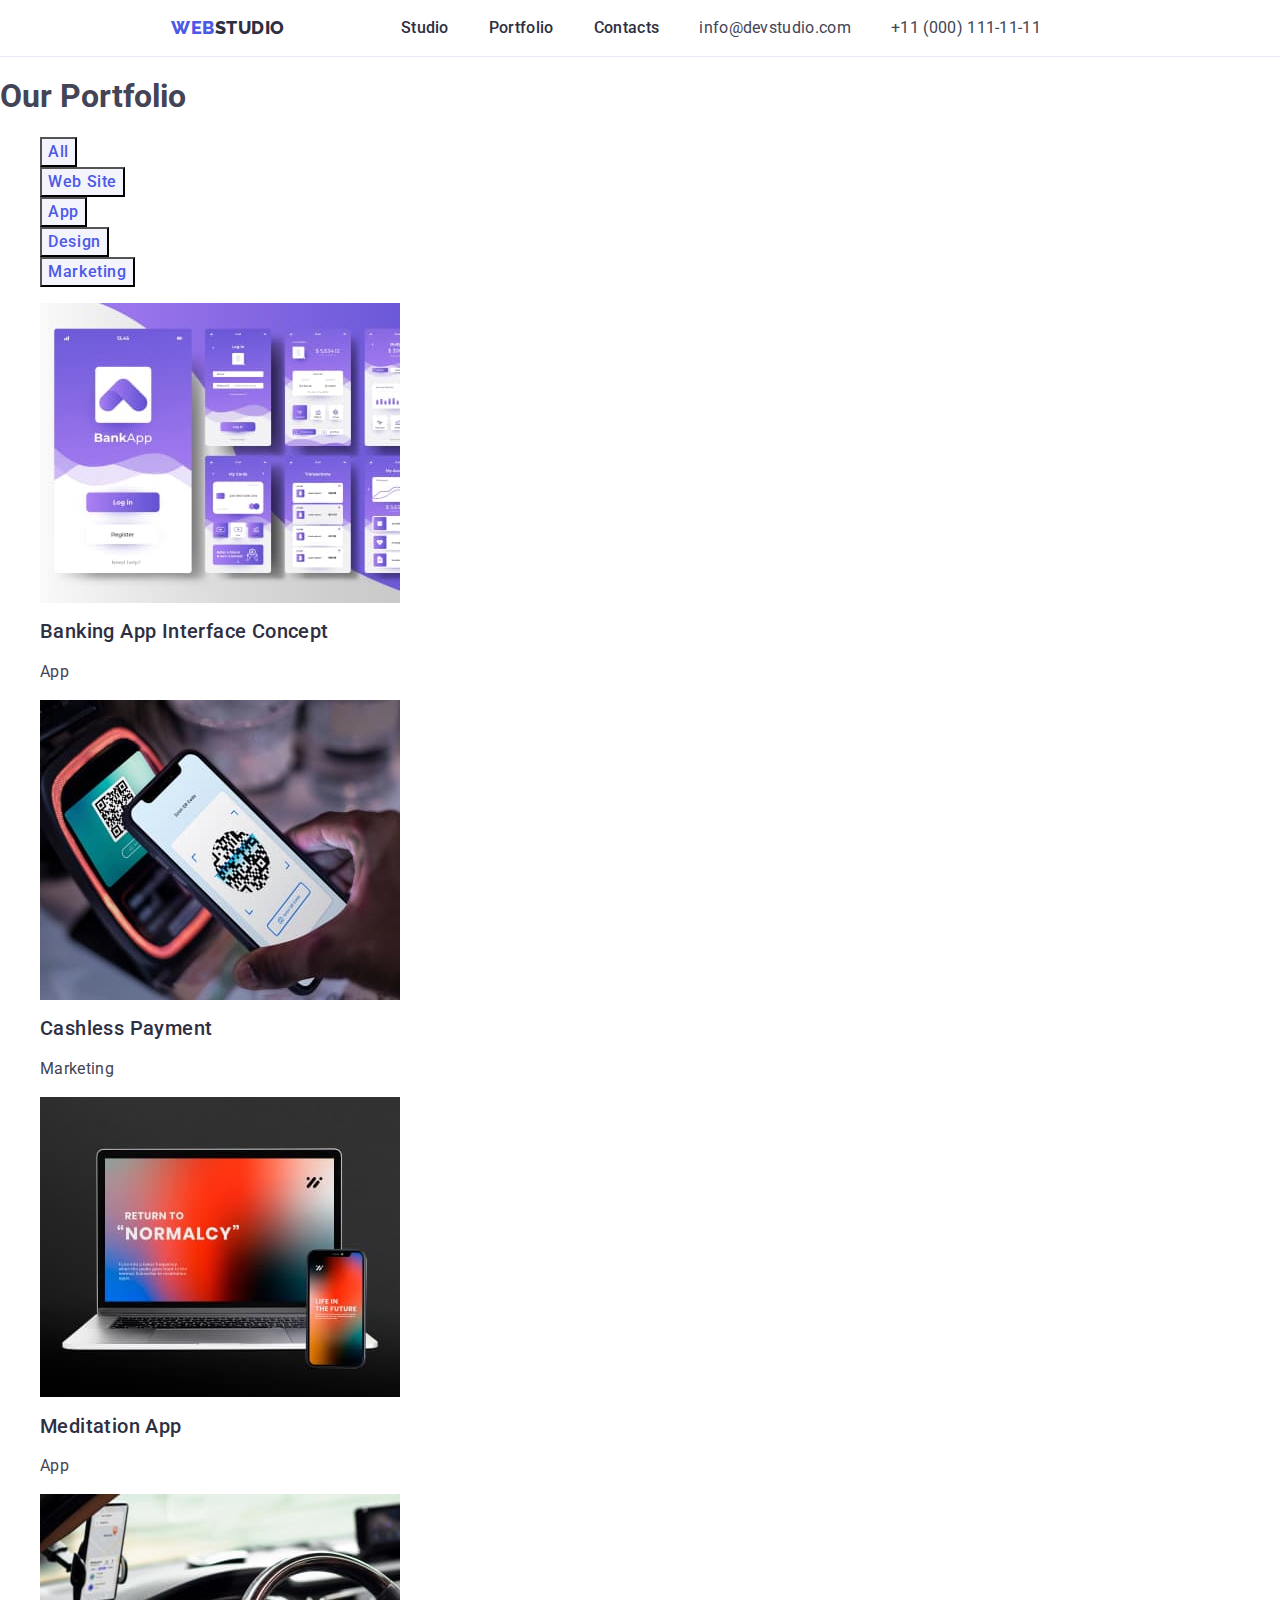
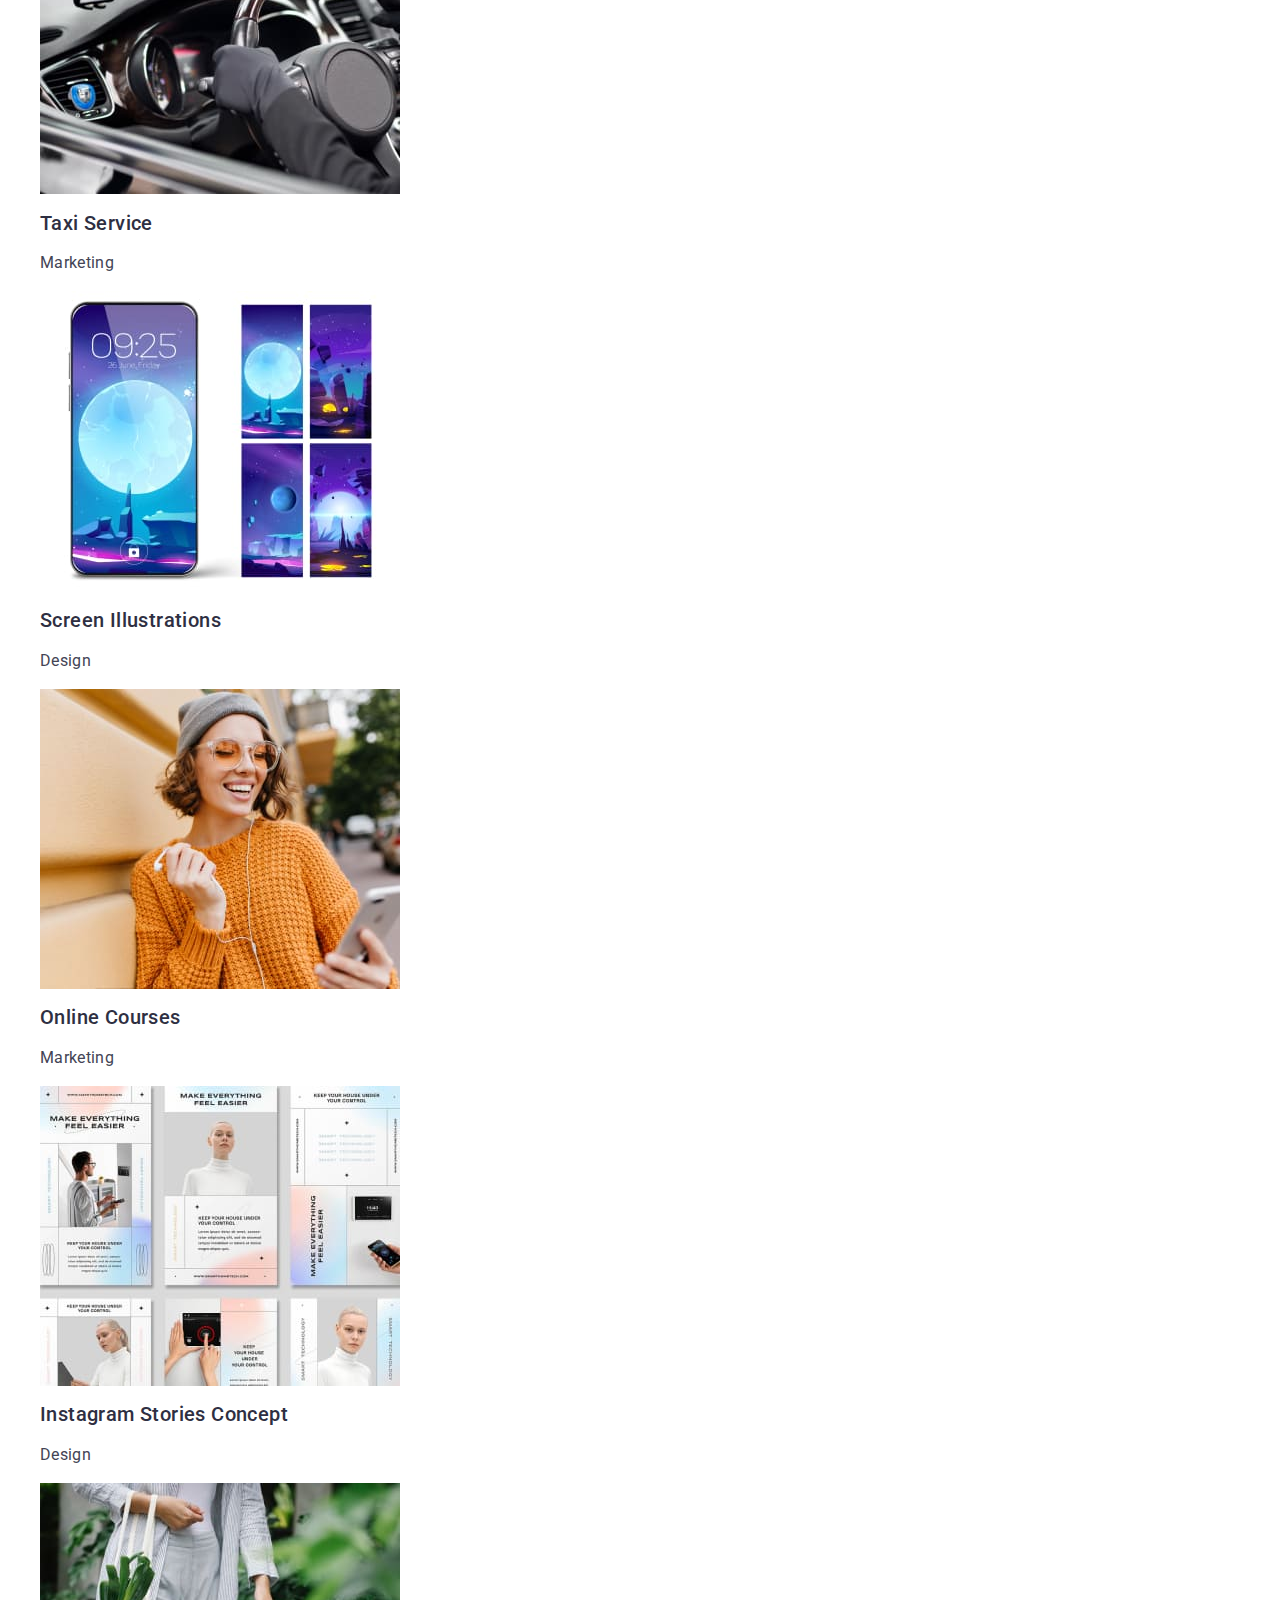
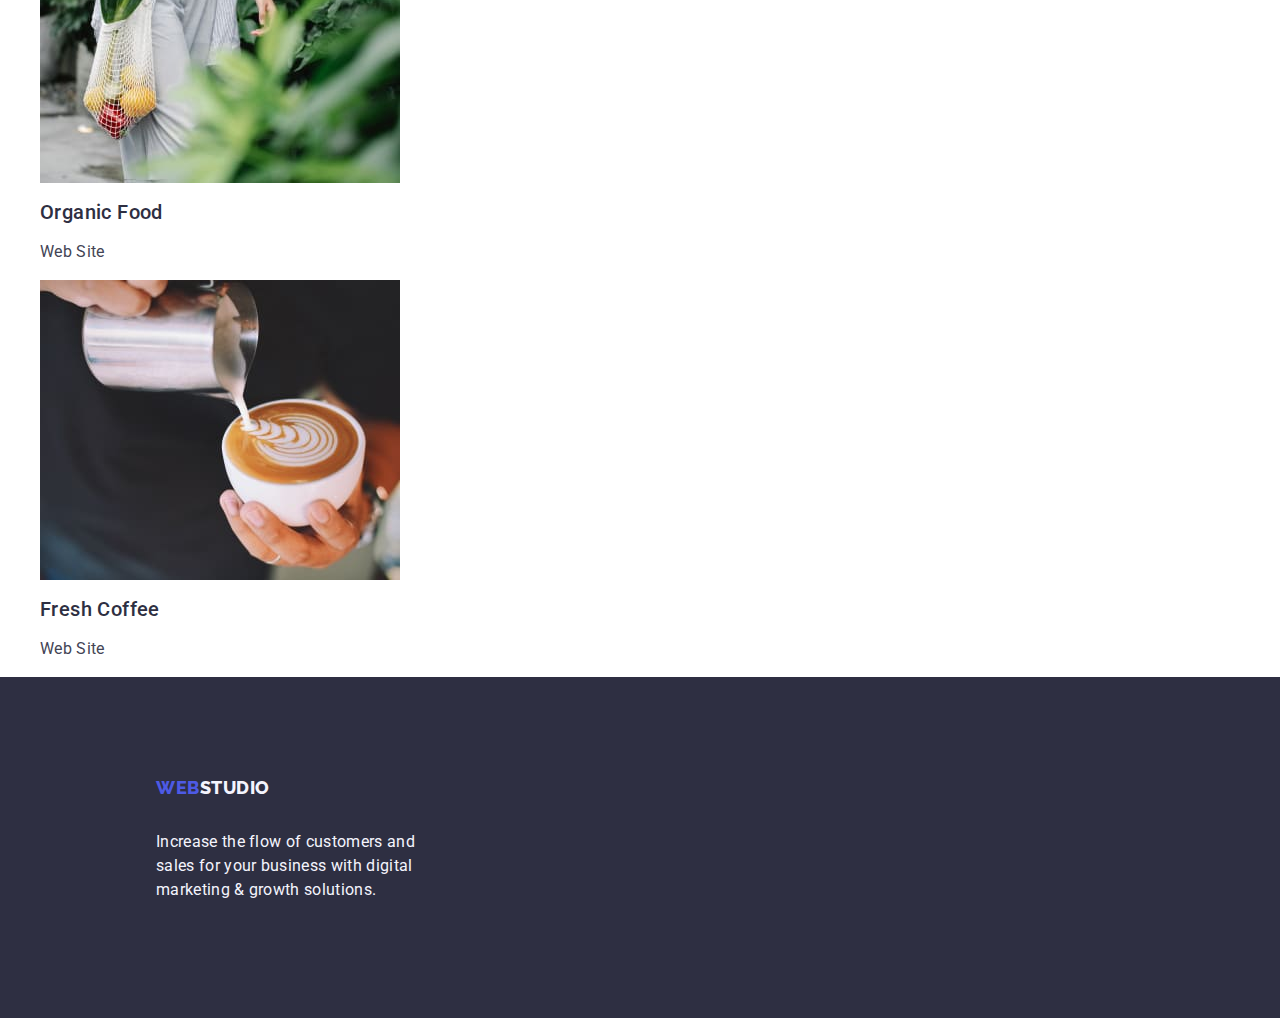
==== portfolio.html @ a1df69c3 "upd" ====
<!DOCTYPE html>
<html lang="en">
  <head>
    <meta charset="UTF-8" />
    <meta http-equiv="X-UA-Compatible" content="IE=edge" />
    <meta name="viewport" content="width=device-width, initial-scale=1.0" />
    <link
      rel="stylesheet"
      href="https://cdnjs.cloudflare.com/ajax/libs/modern-normalize/1.0.0/modern-normalize.min.css"
    />
    <link rel="stylesheet" href="./css/styles.css" />
    <title>Web Studio</title>
    <link rel="preconnect" href="https://fonts.googleapis.com" />
    <link rel="preconnect" href="https://fonts.gstatic.com" crossorigin />
    <link
      href="https://fonts.googleapis.com/css2?family=Raleway:wght@800&family=Roboto:wght@400;500;700;900&display=swap"
      rel="stylesheet"
    />
  </head>
  <body>
    <header class="top">
      <div class="header-container container">
        <nav class="header-link">
          <a class="header-logo logo link" href="./index.html"
            >Web<span class="logo-part">Studio</span></a
          >
          <ul class="list header-main-list">
            <li><a class="list-link link" href="./index.html">Studio</a></li>
            <li>
              <a class="list-link link" href="./portfolio.html">Portfolio</a>
            </li>
            <li><a class="list-link link" href="">Contacts</a></li>
          </ul>
        </nav>
        <address class="main-address">
          <ul class="list header-contact">
            <li>
              <a class="contact-link link" href="mailto:info@devstudio.com"
                >info@devstudio.com</a
              >
            </li>
            <li>
              <a class="contact-link link" href="tel:+110001111111"
                >+11 (000) 111-11-11</a
              >
            </li>
          </ul>
        </address>
      </div>
    </header>
    <main>
      <section>
        <h1 class="visually-hidden">Our Portfolio</h1>
        <ul class="list">
          <li><button class="nav-btn" type="button">All</button></li>
          <li><button class="nav-btn" type="button">Web Site</button></li>
          <li><button class="nav-btn" type="button">App</button></li>
          <li><button class="nav-btn" type="button">Design</button></li>
          <li><button class="nav-btn" type="button">Marketing</button></li>
        </ul>
        <ul class="list container">
          <li>
            <a class="link" href="">
              <img
                src="./images/prtfl1.jpg"
                alt="Bank App Interface"
                width="360"
              />
              <h2 class="container-title">Banking App Interface Concept</h2>
              <p class="container-description">App</p>
            </a>
          </li>
          <li>
            <a class="link" href="">
              <img
                src="./images/prtfl2.jpg"
                alt="Cashless Payment"
                width="360"
              />
              <h2 class="container-title">Cashless Payment</h2>
              <p class="container-description">Marketing</p>
            </a>
          </li>
          <li>
            <a class="link" href="">
              <img src="./images/prtfl3.jpg" alt="Meditation App" width="360" />
              <h2 class="container-title">Meditation App</h2>
              <p class="container-description">App</p>
            </a>
          </li>
          <li>
            <a class="link" href="">
              <img src="./images/prtfl4.jpg" alt="Driver" width="360" />
              <h2 class="container-title">Taxi Service</h2>
              <p class="container-description">Marketing</p>
            </a>
          </li>
          <li>
            <a class="link" href="">
              <img src="./images/prtfl5.jpg" alt="screens" width="360" />
              <h2 class="container-title">Screen Illustrations</h2>
              <p class="container-description">Design</p>
            </a>
          </li>
          <li>
            <a class="link" href="">
              <img src="./images/prtfl6.jpg" alt="Smiles Woman" width="360" />
              <h2 class="container-title">Online Courses</h2>
              <p class="container-description">Marketing</p>
            </a>
          </li>
          <li>
            <a class="link" href="">
              <img src="./images/prtfl7.jpg" alt="Stories" width="360" />
              <h2 class="container-title">Instagram Stories Concept</h2>
              <p class="container-description">Design</p>
            </a>
          </li>
          <li>
            <a class="link" href="">
              <img src="./images/prtfl8.jpg" alt="Organic Food" width="360" />
              <h2 class="container-title">Organic Food</h2>
              <p class="container-description">Web Site</p>
            </a>
          </li>
          <li>
            <a class="link" href="">
              <img src="./images/prtfl9.jpg" alt="Fresh Coffee" width="360" />
              <h2 class="container-title">Fresh Coffee</h2>
              <p class="container-description">Web Site</p>
            </a>
          </li>
        </ul>
      </section>
    </main>
    <footer class="footer">
      <div class="container">
        <a class="footer-logo logo link" href="./index.html"
          >Web<span class="logo-part footer-logo-part">Studio</span></a
        >
        <p class="footer-description">
          Increase the flow of customers and sales for your business with
          digital marketing & growth solutions.
        </p>
      </div>
    </footer>
  </body>
</html>
---- css/styles.css ----
body {
    color: #434455;
    font-family: 'Roboto', sans-serif;
    background-color: #ffffff;
}
:root {
    --primary-text-color: #434455;
}
.container {
    width:1158px;
}
.header-container {
    display: flex;
    margin: 0 auto;
    padding: 0 15px;
}
.top {
    display:flex;
    padding-left: 156px;
    border-bottom: 1px solid #e7e9fc
}
.header-link {
    display: flex;
    align-items: center;
}
.list {
    font-weight: 500;
    font-size: 16px;
    line-height: 24px;
    letter-spacing: 0.02em;
    color: #2E2F42;
    list-style-type: none;
} 
.logo-part {
    color: #2E2F42;
}
.logo {
    font-weight: 800;
    font-size: 18px;
    line-height: 1.17;
    letter-spacing: 0.03em;
    text-transform: uppercase;
    font-family: "Raleway", sans-serif;
    color: #4D5AE5;
}
.list-link {
    font-weight: 500;
    font-size: 16px;
    line-height: 1.5;
    letter-spacing: 0.02em;
    color: #2E2F42;
    padding: 24px 0;
}
.list-link:hover,
:focus {
    color: #404bbf
}
.link {
    text-decoration: none;
}
.main-address {
    font-style: normal;
}
.header-logo {
    margin-right: 76px;
}
.header-main-list{
    display: flex;
    gap: 40px;
}
.header-contact {
    font-style: normal;
    display: flex;
    gap: 40px;
}
.header-contact:last-child {
    margin-right: 0;
}
.contact-link {
    font-weight: 400;
    font-size: 16px;
    line-height: 1.5;
    letter-spacing: 0.02em;
    color: #434455;
}
.contact-link:hover,
.contact-link:focus {
    color: #404bbf
}
.main-box {
    background-color: #2E2F42;
    padding: 188px 0;
}
.main-box-title {
    font-weight: 700;
    font-size: 56px;
    line-height: 1.07;
    text-align: center;
    letter-spacing: 0.02em;
    color: #FFFFFF;
    max-width: 496px;
    margin: 0 auto;
    margin-bottom: 48px;
}
.main-box-btn {
    background: #4D5AE5;
    cursor: pointer;
    color: #ffffff;
    border: none;
    font-family: 'Roboto' sans-serif;
    font-style: normal;
    font-weight: 500;
    font-size: 16px;
    line-height: 1.5;
    letter-spacing: 0.04em;
    display: block;
    min-width: 169px;
    height: 56px;
    border-radius: 4px;
    margin: 0 auto;
}
.main-box-btn:hover,
.main-box-btn:focus {
    background-color: #404BBF;
}
.about-title {
    font-weight: 500;
    font-size: 20px;
    line-height: 1.2;
    letter-spacing: 0.02em;
    color: #2E2F42;
}
.about-description {
    font-weight: 400;
    font-size: 16px;
    line-height: 1.5;
    letter-spacing: 0.02em;
    color: #434455;
}
.benefits-title {
    font-weight: 700;
    font-size: 36px;
    line-height: 1.11;
    text-align: center;
    letter-spacing: 0.02em;
    text-transform: capitalize;
    color: #2e2f42;
}
.our-team {
    background-color: #F4F4FD;
}
.our-team-head {
    font-weight: 700;
    font-size: 36px;
    line-height: 1.11;
    text-align: center;
    letter-spacing: 0.02em;
    text-transform: capitalize;
    color: #2E2F42;
}
.our-team-item {
    background-color: #FFFFFF;
}
img {
    display: block;
}
.our-team-title {
    font-weight: 500;
    font-size: 20px;
    line-height: 1.2; 
    text-align: center;
    letter-spacing: 0.02em; 
    color: #2E2F42;   
}
.our-team-description {
    font-weight: 400;
    font-size: 16px;
    line-height: 1.5;
    text-align: center;
    letter-spacing: 0.02em;
    color: #434455;
}
.footer {
    background-color: #2E2F42;
    padding: 100px 0 100px 156px;
}
.footer-logo-part {
    color: #f4f4fd;
}
.footer-logo {
    display: inline-block;
    margin-bottom: 16px;
}
.footer-description {
    font-weight: 400;
    font-size: 16px;
    line-height: 1.5;
    letter-spacing: 0.02em;
    color: #F4F4FD;
    max-width: 264px;
}
.nav-btn {
    background-color: #F4F4FD;
    font-weight: 500;
    font-size: 16px;
    line-height: 1.5;
    text-align: center;
    letter-spacing: 0.04em;
    color: #4D5AE5;
    cursor: pointer;
}
.nav-btn:hover,
.nav-btn:focus {
    background-color: #404BBF;
    color: #ffffff;
}
.container-title {
    font-weight: 500;
    font-size: 20px;
    line-height: 1.2;
    letter-spacing: 0.02em;
    color: #2E2F42;
}
.container-description {
    font-weight: 400;
    font-size: 16px;
    line-height: 1.5;
    letter-spacing: 0.02em;
    color: #434455;
}
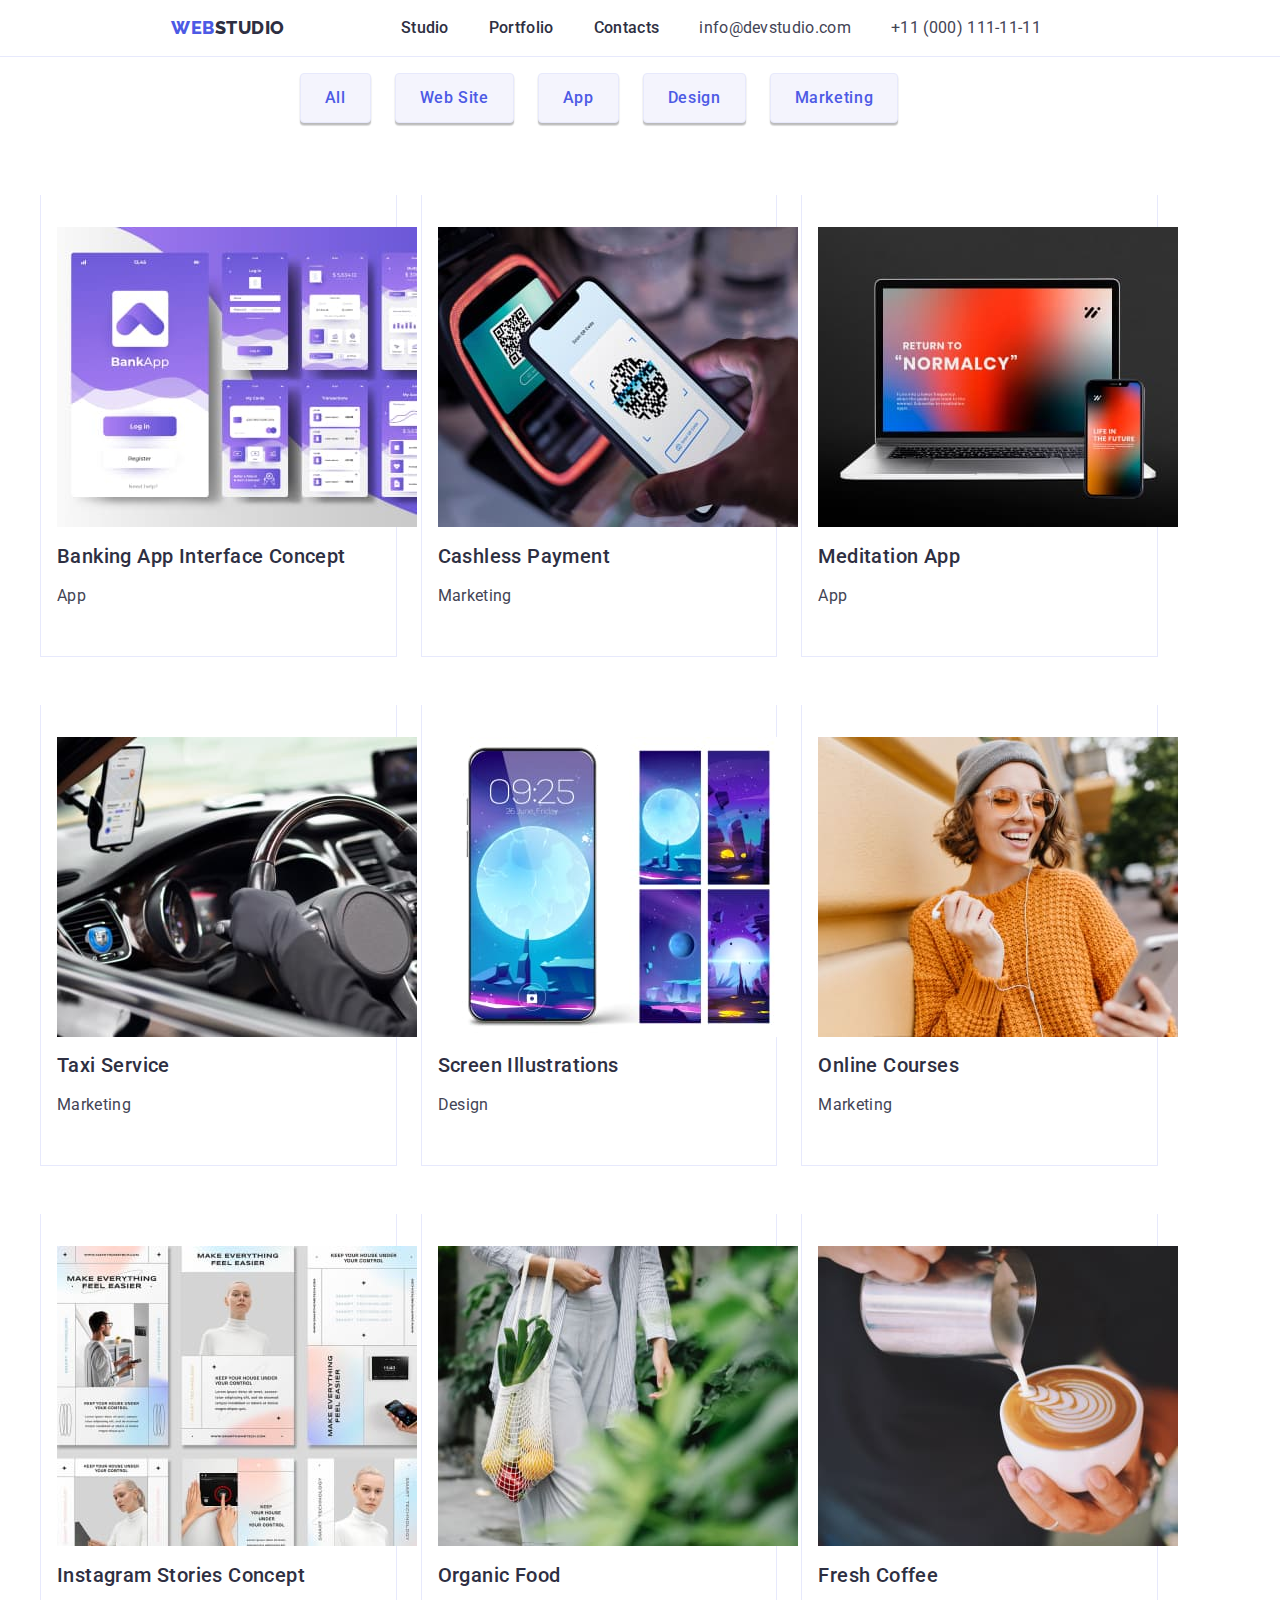
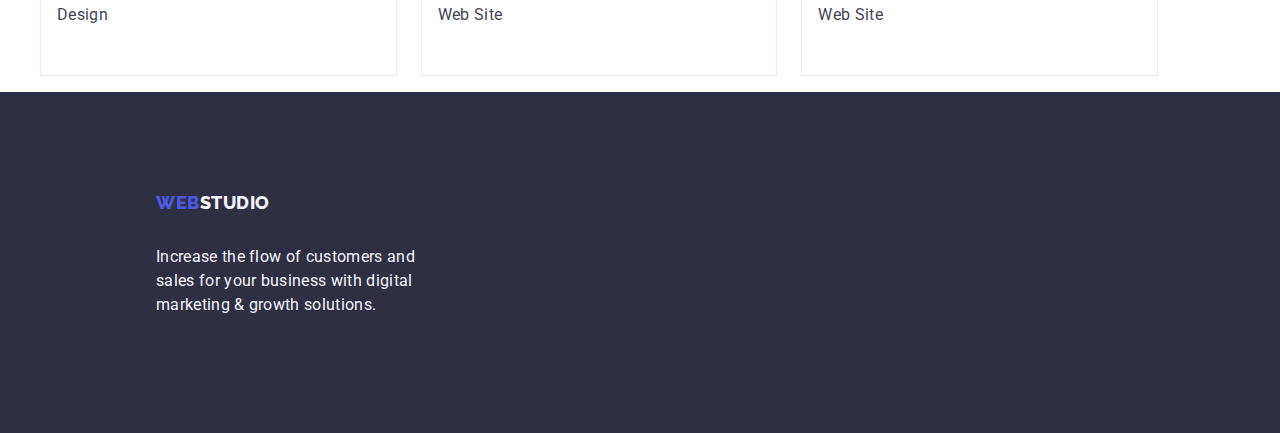
==== commit 5857cb1c: "pre-last-upd" ====
--- a/portfolio.html
+++ b/portfolio.html
@@ -49,88 +49,126 @@
       </div>
     </header>
     <main>
-      <section>
-        <h1 class="visually-hidden">Our Portfolio</h1>
-        <ul class="list">
-          <li><button class="nav-btn" type="button">All</button></li>
-          <li><button class="nav-btn" type="button">Web Site</button></li>
-          <li><button class="nav-btn" type="button">App</button></li>
-          <li><button class="nav-btn" type="button">Design</button></li>
-          <li><button class="nav-btn" type="button">Marketing</button></li>
-        </ul>
-        <ul class="list container">
-          <li>
-            <a class="link" href="">
-              <img
-                src="./images/prtfl1.jpg"
-                alt="Bank App Interface"
-                width="360"
-              />
-              <h2 class="container-title">Banking App Interface Concept</h2>
-              <p class="container-description">App</p>
-            </a>
-          </li>
-          <li>
-            <a class="link" href="">
-              <img
-                src="./images/prtfl2.jpg"
-                alt="Cashless Payment"
-                width="360"
-              />
-              <h2 class="container-title">Cashless Payment</h2>
-              <p class="container-description">Marketing</p>
-            </a>
-          </li>
-          <li>
-            <a class="link" href="">
-              <img src="./images/prtfl3.jpg" alt="Meditation App" width="360" />
-              <h2 class="container-title">Meditation App</h2>
-              <p class="container-description">App</p>
-            </a>
-          </li>
-          <li>
-            <a class="link" href="">
-              <img src="./images/prtfl4.jpg" alt="Driver" width="360" />
-              <h2 class="container-title">Taxi Service</h2>
-              <p class="container-description">Marketing</p>
-            </a>
-          </li>
-          <li>
-            <a class="link" href="">
-              <img src="./images/prtfl5.jpg" alt="screens" width="360" />
-              <h2 class="container-title">Screen Illustrations</h2>
-              <p class="container-description">Design</p>
-            </a>
-          </li>
-          <li>
-            <a class="link" href="">
-              <img src="./images/prtfl6.jpg" alt="Smiles Woman" width="360" />
-              <h2 class="container-title">Online Courses</h2>
-              <p class="container-description">Marketing</p>
-            </a>
-          </li>
-          <li>
-            <a class="link" href="">
-              <img src="./images/prtfl7.jpg" alt="Stories" width="360" />
-              <h2 class="container-title">Instagram Stories Concept</h2>
-              <p class="container-description">Design</p>
-            </a>
-          </li>
-          <li>
-            <a class="link" href="">
-              <img src="./images/prtfl8.jpg" alt="Organic Food" width="360" />
-              <h2 class="container-title">Organic Food</h2>
-              <p class="container-description">Web Site</p>
-            </a>
-          </li>
-          <li>
-            <a class="link" href="">
-              <img src="./images/prtfl9.jpg" alt="Fresh Coffee" width="360" />
-              <h2 class="container-title">Fresh Coffee</h2>
-              <p class="container-description">Web Site</p>
-            </a>
-          </li>
-        </ul>
+      <section class="portfotlio">
+        <div class="container">
+          <h1 class="visually-hidden">Our Portfolio</h1>
+          <ul class="list prt-nav-list">
+            <li><button class="nav-btn" type="button">All</button></li>
+            <li><button class="nav-btn" type="button">Web Site</button></li>
+            <li><button class="nav-btn" type="button">App</button></li>
+            <li><button class="nav-btn" type="button">Design</button></li>
+            <li><button class="nav-btn" type="button">Marketing</button></li>
+          </ul>
+          <ul class="list prt-main">
+            <li class="prt-main-item">
+              <a class="link" href="">
+                <div class="prt-main-links">
+                  <img
+                    src="./images/prtfl1.jpg"
+                    alt="Bank App Interface"
+                    width="360"
+                  />
+                  <h2 class="prt-main-title link">
+                    Banking App Interface Concept
+                  </h2>
+                  <p class="container-description link">App</p>
+                </div>
+              </a>
+            </li>
+            <li class="prt-main-item">
+              <a class="link" href="">
+                <div class="prt-main-links">
+                  <img
+                    src="./images/prtfl2.jpg"
+                    alt="Cashless Payment"
+                    width="360"
+                  />
+                  <h2 class="prt-main-title link">Cashless Payment</h2>
+                  <p class="container-description link">Marketing</p>
+                </div>
+              </a>
+            </li>
+            <li class="prt-main-item">
+              <a class="link" href="">
+                <div class="prt-main-links">
+                  <img
+                    src="./images/prtfl3.jpg"
+                    alt="Meditation App"
+                    width="360"
+                  />
+                  <h2 class="prt-main-title link">Meditation App</h2>
+                  <p class="container-description link">App</p>
+                </div>
+              </a>
+            </li>
+            <li class="prt-main-item">
+              <a class="link" href="">
+                <div class="prt-main-links">
+                  <img src="./images/prtfl4.jpg" alt="Driver" width="360" />
+                  <h2 class="prt-main-title link">Taxi Service</h2>
+                  <p class="container-description link">Marketing</p>
+                </div>
+              </a>
+            </li>
+            <li class="prt-main-item">
+              <a class="link" href="">
+                <div class="prt-main-links">
+                  <img src="./images/prtfl5.jpg" alt="screens" width="360" />
+                  <h2 class="prt-main-title link">Screen Illustrations</h2>
+                  <p class="container-description link">Design</p>
+                </div>
+              </a>
+            </li>
+            <li class="prt-main-item">
+              <a class="link" href="">
+                <div class="prt-main-links">
+                  <img
+                    src="./images/prtfl6.jpg"
+                    alt="Smiles Woman"
+                    width="360"
+                  />
+                  <h2 class="prt-main-title link">Online Courses</h2>
+                  <p class="container-description link">Marketing</p>
+                </div>
+              </a>
+            </li>
+            <li class="prt-main-item">
+              <a class="link" href="">
+                <div class="prt-main-links">
+                  <img src="./images/prtfl7.jpg" alt="Stories" width="360" />
+                  <h2 class="prt-main-title link">Instagram Stories Concept</h2>
+                  <p class="container-description link">Design</p>
+                </div>
+              </a>
+            </li>
+            <li class="prt-main-item">
+              <a class="link" href="">
+                <div class="prt-main-links">
+                  <img
+                    src="./images/prtfl8.jpg"
+                    alt="Organic Food"
+                    width="360"
+                  />
+                  <h2 class="prt-main-title link">Organic Food</h2>
+                  <p class="container-description link">Web Site</p>
+                </div>
+              </a>
+            </li>
+            <li class="prt-main-item">
+              <a class="link" href="">
+                <div class="prt-main-links">
+                  <img
+                    src="./images/prtfl9.jpg"
+                    alt="Fresh Coffee"
+                    width="360"
+                  />
+                  <h2 class="prt-main-title link">Fresh Coffee</h2>
+                  <p class="container-description link">Web Site</p>
+                </div>
+              </a>
+            </li>
+          </ul>
+        </div>
       </section>
     </main>
     <footer class="footer">
--- a/css/styles.css
+++ b/css/styles.css
@@ -5,6 +5,18 @@
 }
 :root {
     --primary-text-color: #434455;
+}
+.visually-hidden {
+    position: absolute;
+    width: 1px;
+    height: 1px;
+    margin: -1px;
+    border: 0;
+    padding: 0;
+    white-space: nowrap;
+    clip-path: inset(100%);
+    clip: rect(0 0 0 0);
+    overflow: hidden;
 }
 .container {
     width:1158px;
@@ -107,7 +119,7 @@
     cursor: pointer;
     color: #ffffff;
     border: none;
-    font-family: 'Roboto' sans-serif;
+    font-family: 'Roboto' , sans-serif;
     font-style: normal;
     font-weight: 500;
     font-size: 16px;
@@ -129,6 +141,14 @@
     line-height: 1.2;
     letter-spacing: 0.02em;
     color: #2E2F42;
+    margin-bottom: 8px;
+}
+.list-about {
+    display: flex;
+    gap: 24px;
+}
+.list-about-item {
+    width: calc((100% - 72px) / 4);
 }
 .about-description {
     font-weight: 400;
@@ -136,6 +156,9 @@
     line-height: 1.5;
     letter-spacing: 0.02em;
     color: #434455;
+}
+.benefits {
+    padding-bottom: 120px;
 }
 .benefits-title {
     font-weight: 700;
@@ -145,9 +168,18 @@
     letter-spacing: 0.02em;
     text-transform: capitalize;
     color: #2e2f42;
+    margin-bottom: 72px;
+}
+.list-benefits {
+    display: flex;
+    gap: 24px;
+}
+.list-benefits-item {
+    width: calc((100% - 48px) / 3);
 }
 .our-team {
     background-color: #F4F4FD;
+    padding: 120px 0;
 }
 .our-team-head {
     font-weight: 700;
@@ -157,9 +189,16 @@
     letter-spacing: 0.02em;
     text-transform: capitalize;
     color: #2E2F42;
+    margin-bottom: 72px;
+}
+.list-our-team {
+    display: flex;
+    gap: 24px;
 }
 .our-team-item {
     background-color: #FFFFFF;
+    width: calc((100% - 72px) / 4);
+    border-radius: 0px 0px 4px 4px;
 }
 img {
     display: block;
@@ -171,6 +210,8 @@
     text-align: center;
     letter-spacing: 0.02em; 
     color: #2E2F42;   
+    text-align: center;
+    margin-bottom: 8px;
 }
 .our-team-description {
     font-weight: 400;
@@ -179,6 +220,10 @@
     text-align: center;
     letter-spacing: 0.02em;
     color: #434455;
+    text-align:center;
+}
+.our-team-workers {
+    padding: 32px 16px;
 }
 .footer {
     background-color: #2E2F42;
@@ -208,18 +253,24 @@
     letter-spacing: 0.04em;
     color: #4D5AE5;
     cursor: pointer;
+    box-shadow: 0px 3px 1px rgba(0, 0, 0, 0.1), 0px 2px 1px rgba(0, 0, 0, 0.08), 0px 2px 2px rgba(0, 0, 0, 0.12);
+    border: 1px solid #E7E9FC;
+    border-radius: 4px;
+    padding: 12px 24px
 }
 .nav-btn:hover,
 .nav-btn:focus {
     background-color: #404BBF;
     color: #ffffff;
-}
-.container-title {
+    border: 1px solid transparent;
+}
+.prt-main-title {
     font-weight: 500;
     font-size: 20px;
     line-height: 1.2;
     letter-spacing: 0.02em;
     color: #2E2F42;
+    margin-bottom: 8px;
 }
 .container-description {
     font-weight: 400;
@@ -227,4 +278,28 @@
     line-height: 1.5;
     letter-spacing: 0.02em;
     color: #434455;
+}
+.portfolio {
+    padding-top: 96px;
+    padding-bottom: 120px;
+}
+.prt-nav-list {
+    display: flex;
+    justify-content: center;
+    gap: 24px;
+    margin-bottom: 72px;
+}
+.prt-main {
+    display: flex;
+    flex-wrap: wrap;
+    column-gap: 24px;
+    row-gap: 48px;
+}
+.prt-main-item {
+    width: calc((100% - 48px) / 3);
+}
+.prt-main-links {
+    padding: 32px 16px;
+    border: 1px solid #e7e9fc;
+    border-top: none;
 }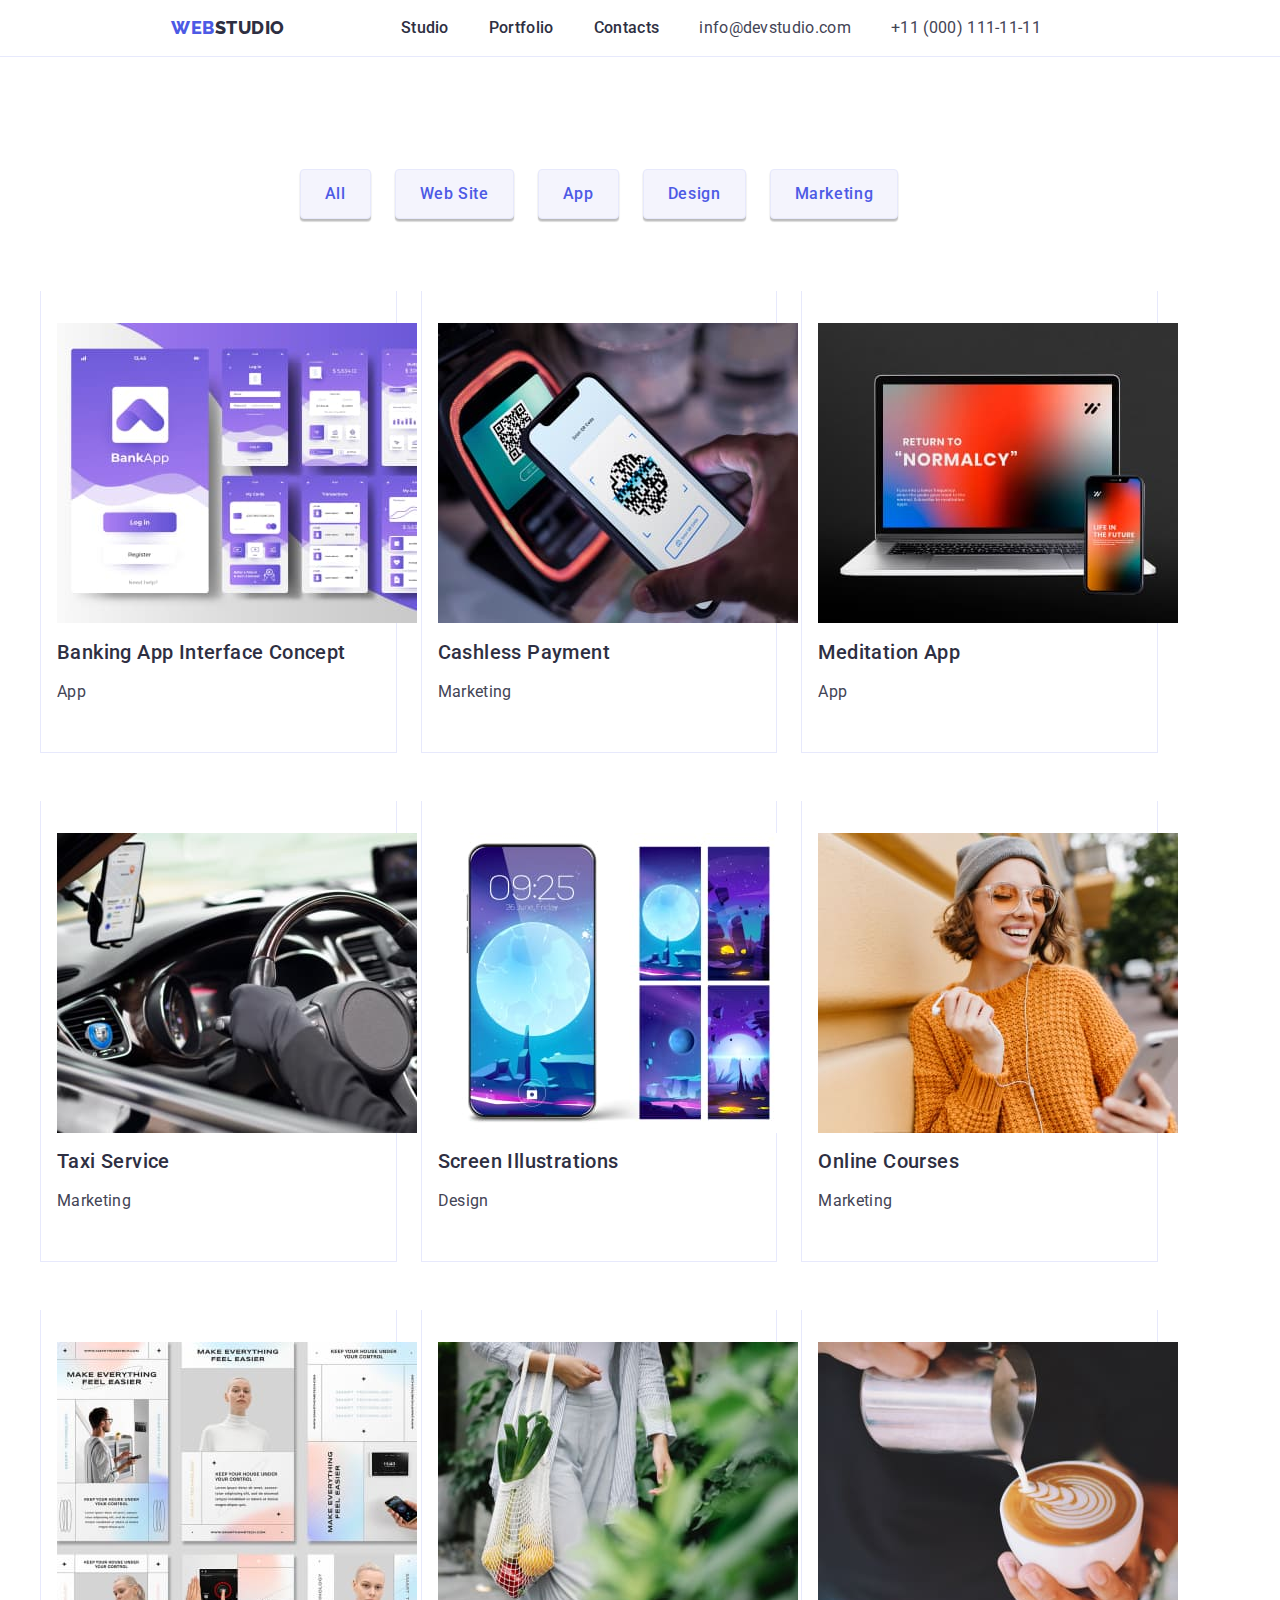
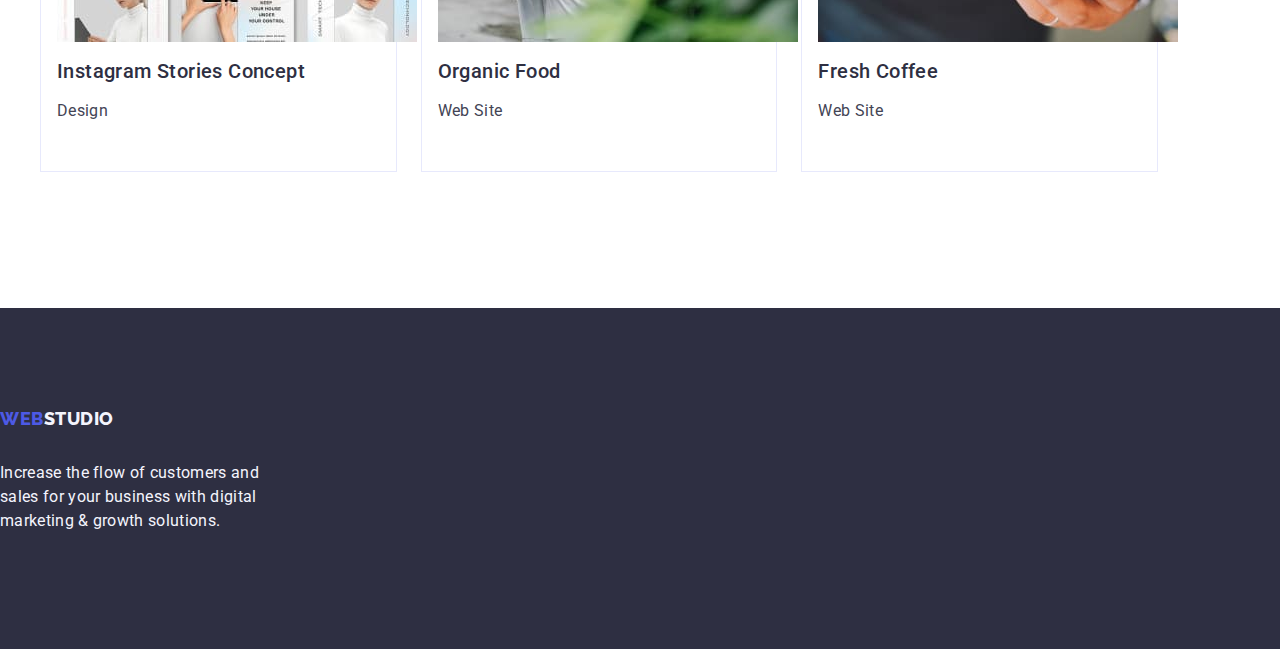
==== commit b534b7d6: "upd" ====
--- a/portfolio.html
+++ b/portfolio.html
@@ -49,7 +49,7 @@
       </div>
     </header>
     <main>
-      <section class="portfotlio">
+      <section class="portfolio">
         <div class="container">
           <h1 class="visually-hidden">Our Portfolio</h1>
           <ul class="list prt-nav-list">
--- a/css/styles.css
+++ b/css/styles.css
@@ -135,6 +135,9 @@
 .main-box-btn:focus {
     background-color: #404BBF;
 }
+.about {
+    padding: 120px 0;
+}
 .about-title {
     font-weight: 500;
     font-size: 20px;
@@ -148,7 +151,7 @@
     gap: 24px;
 }
 .list-about-item {
-    width: calc((100% - 72px) / 4);
+    flex-basis: calc((100% - 72px) / 4);
 }
 .about-description {
     font-weight: 400;
@@ -175,7 +178,7 @@
     gap: 24px;
 }
 .list-benefits-item {
-    width: calc((100% - 48px) / 3);
+    flex-basis: calc((100% - 3 * 16px) / 3);
 }
 .our-team {
     background-color: #F4F4FD;
@@ -197,7 +200,7 @@
 }
 .our-team-item {
     background-color: #FFFFFF;
-    width: calc((100% - 72px) / 4);
+    flex-basis: calc((100% - 72px) / 4);
     border-radius: 0px 0px 4px 4px;
 }
 img {
@@ -227,7 +230,7 @@
 }
 .footer {
     background-color: #2E2F42;
-    padding: 100px 0 100px 156px;
+    padding: 100px 0;
 }
 .footer-logo-part {
     color: #f4f4fd;
@@ -296,7 +299,7 @@
     row-gap: 48px;
 }
 .prt-main-item {
-    width: calc((100% - 48px) / 3);
+    width: calc((100% - 48px)/3);
 }
 .prt-main-links {
     padding: 32px 16px;
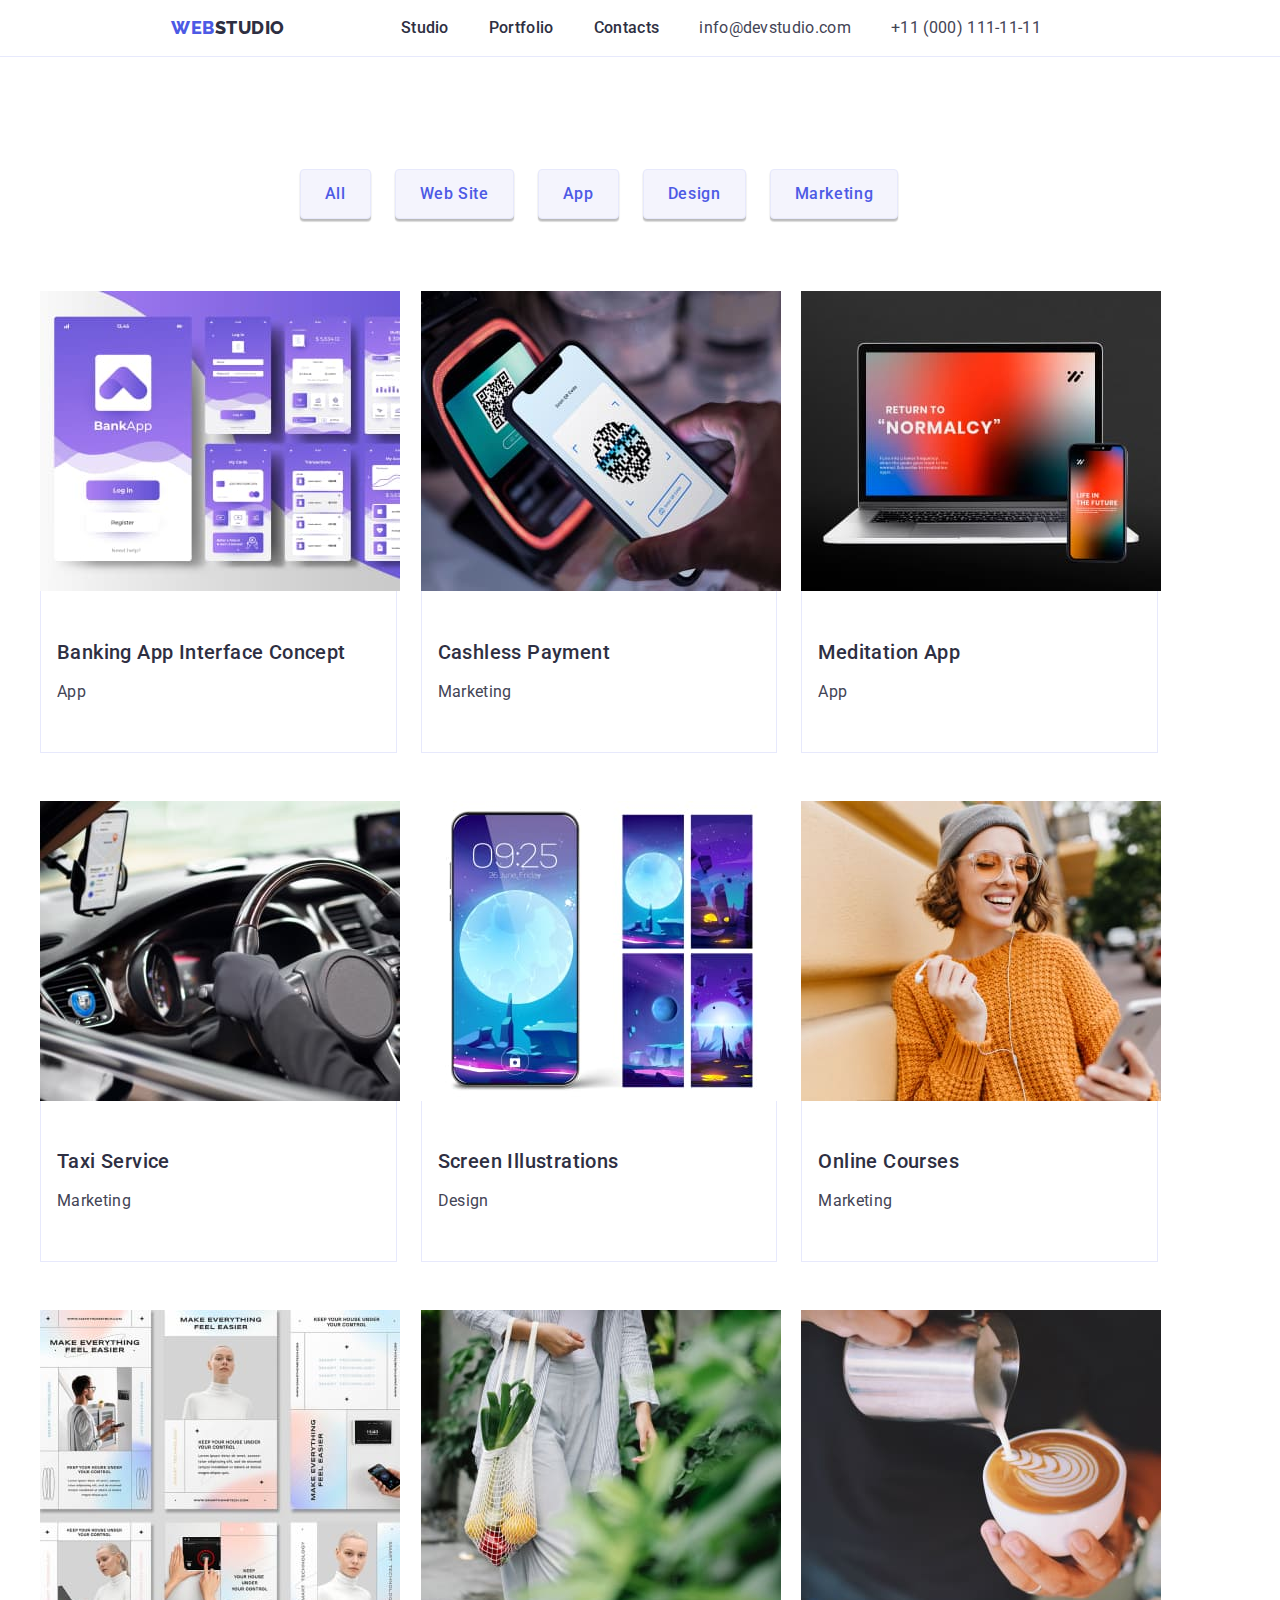
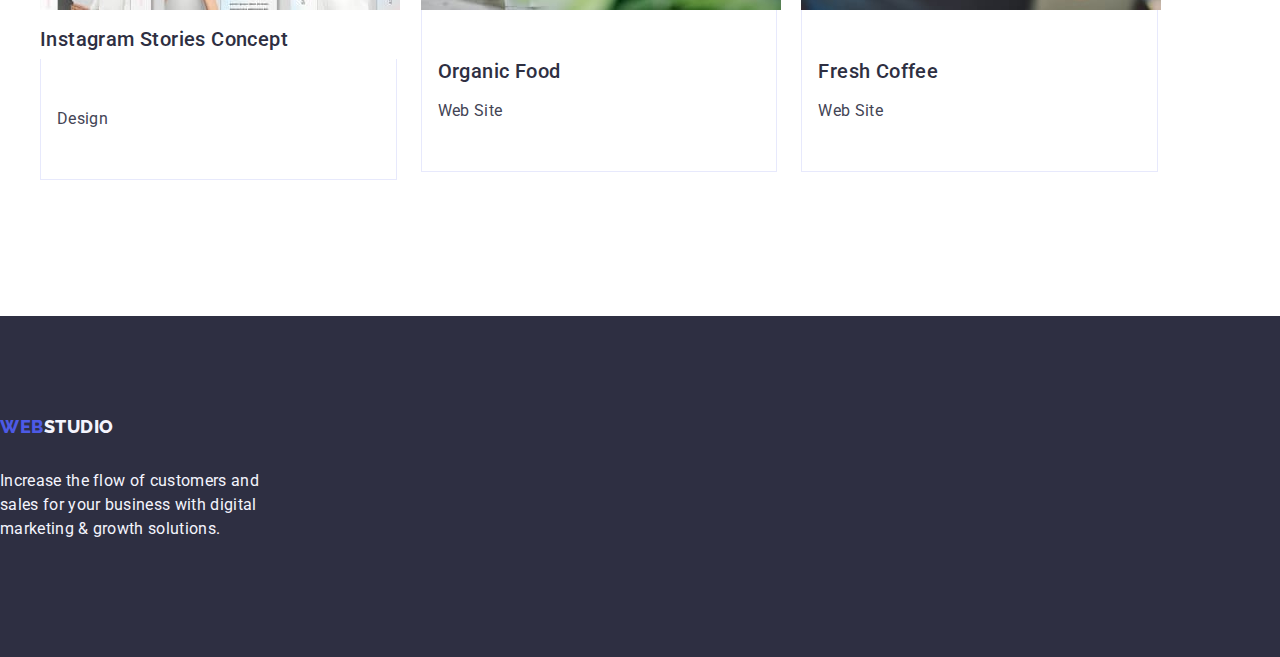
==== commit be141aa9: "upd prt" ====
--- a/portfolio.html
+++ b/portfolio.html
@@ -62,12 +62,12 @@
           <ul class="list prt-main">
             <li class="prt-main-item">
               <a class="link" href="">
+                <img
+                  src="./images/prtfl1.jpg"
+                  alt="Bank App Interface"
+                  width="360"
+                />
                 <div class="prt-main-links">
-                  <img
-                    src="./images/prtfl1.jpg"
-                    alt="Bank App Interface"
-                    width="360"
-                  />
                   <h2 class="prt-main-title link">
                     Banking App Interface Concept
                   </h2>
@@ -77,12 +77,12 @@
             </li>
             <li class="prt-main-item">
               <a class="link" href="">
+                <img
+                  src="./images/prtfl2.jpg"
+                  alt="Cashless Payment"
+                  width="360"
+                />
                 <div class="prt-main-links">
-                  <img
-                    src="./images/prtfl2.jpg"
-                    alt="Cashless Payment"
-                    width="360"
-                  />
                   <h2 class="prt-main-title link">Cashless Payment</h2>
                   <p class="container-description link">Marketing</p>
                 </div>
@@ -90,12 +90,12 @@
             </li>
             <li class="prt-main-item">
               <a class="link" href="">
+                <img
+                  src="./images/prtfl3.jpg"
+                  alt="Meditation App"
+                  width="360"
+                />
                 <div class="prt-main-links">
-                  <img
-                    src="./images/prtfl3.jpg"
-                    alt="Meditation App"
-                    width="360"
-                  />
                   <h2 class="prt-main-title link">Meditation App</h2>
                   <p class="container-description link">App</p>
                 </div>
@@ -103,8 +103,8 @@
             </li>
             <li class="prt-main-item">
               <a class="link" href="">
+                <img src="./images/prtfl4.jpg" alt="Driver" width="360" />
                 <div class="prt-main-links">
-                  <img src="./images/prtfl4.jpg" alt="Driver" width="360" />
                   <h2 class="prt-main-title link">Taxi Service</h2>
                   <p class="container-description link">Marketing</p>
                 </div>
@@ -112,8 +112,8 @@
             </li>
             <li class="prt-main-item">
               <a class="link" href="">
+                <img src="./images/prtfl5.jpg" alt="screens" width="360" />
                 <div class="prt-main-links">
-                  <img src="./images/prtfl5.jpg" alt="screens" width="360" />
                   <h2 class="prt-main-title link">Screen Illustrations</h2>
                   <p class="container-description link">Design</p>
                 </div>
@@ -121,12 +121,8 @@
             </li>
             <li class="prt-main-item">
               <a class="link" href="">
+                <img src="./images/prtfl6.jpg" alt="Smiles Woman" width="360" />
                 <div class="prt-main-links">
-                  <img
-                    src="./images/prtfl6.jpg"
-                    alt="Smiles Woman"
-                    width="360"
-                  />
                   <h2 class="prt-main-title link">Online Courses</h2>
                   <p class="container-description link">Marketing</p>
                 </div>
@@ -134,21 +130,17 @@
             </li>
             <li class="prt-main-item">
               <a class="link" href="">
+                <img src="./images/prtfl7.jpg" alt="Stories" width="360" />
+                <h2 class="prt-main-title link">Instagram Stories Concept</h2>
                 <div class="prt-main-links">
-                  <img src="./images/prtfl7.jpg" alt="Stories" width="360" />
-                  <h2 class="prt-main-title link">Instagram Stories Concept</h2>
                   <p class="container-description link">Design</p>
                 </div>
               </a>
             </li>
             <li class="prt-main-item">
               <a class="link" href="">
+                <img src="./images/prtfl8.jpg" alt="Organic Food" width="360" />
                 <div class="prt-main-links">
-                  <img
-                    src="./images/prtfl8.jpg"
-                    alt="Organic Food"
-                    width="360"
-                  />
                   <h2 class="prt-main-title link">Organic Food</h2>
                   <p class="container-description link">Web Site</p>
                 </div>
@@ -156,12 +148,8 @@
             </li>
             <li class="prt-main-item">
               <a class="link" href="">
+                <img src="./images/prtfl9.jpg" alt="Fresh Coffee" width="360" />
                 <div class="prt-main-links">
-                  <img
-                    src="./images/prtfl9.jpg"
-                    alt="Fresh Coffee"
-                    width="360"
-                  />
                   <h2 class="prt-main-title link">Fresh Coffee</h2>
                   <p class="container-description link">Web Site</p>
                 </div>
--- a/css/styles.css
+++ b/css/styles.css
@@ -136,7 +136,8 @@
     background-color: #404BBF;
 }
 .about {
-    padding: 120px 0;
+    padding-top: 120px;
+    padding-bottom: 120px;
 }
 .about-title {
     font-weight: 500;
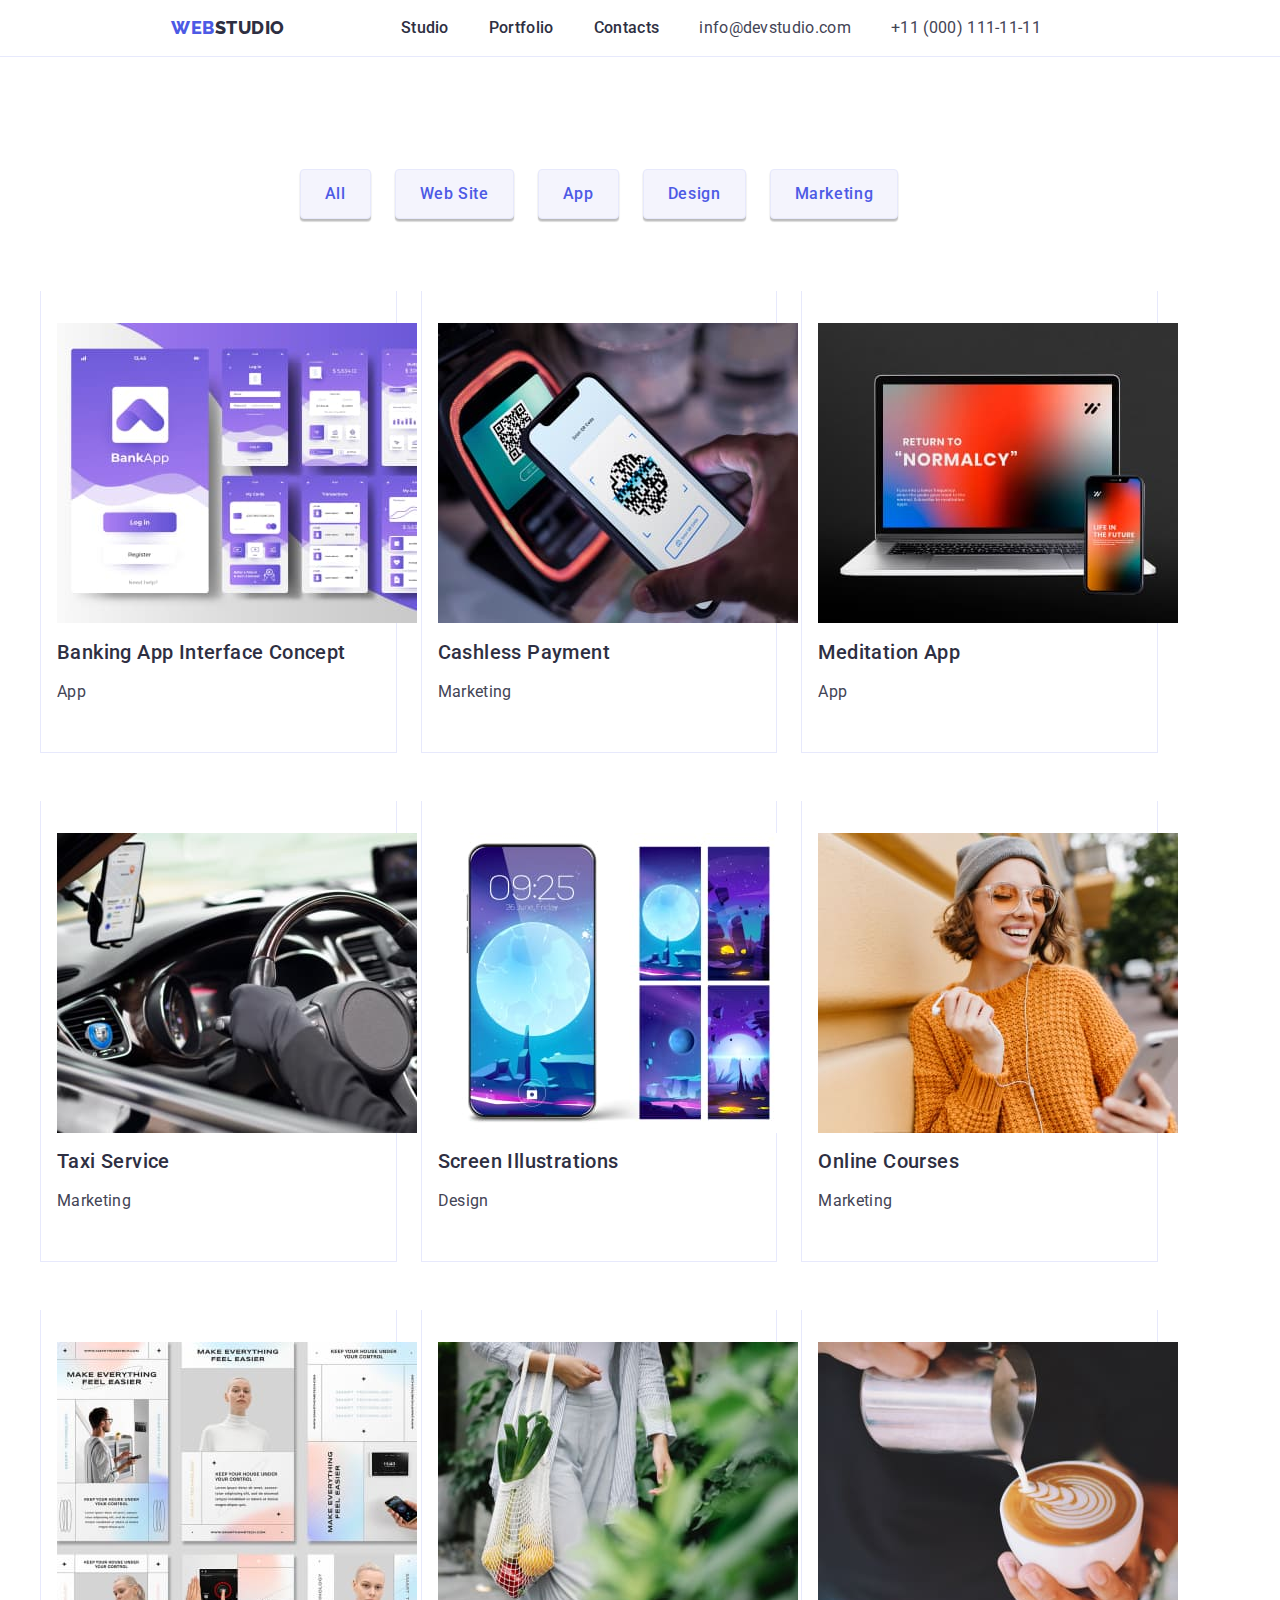
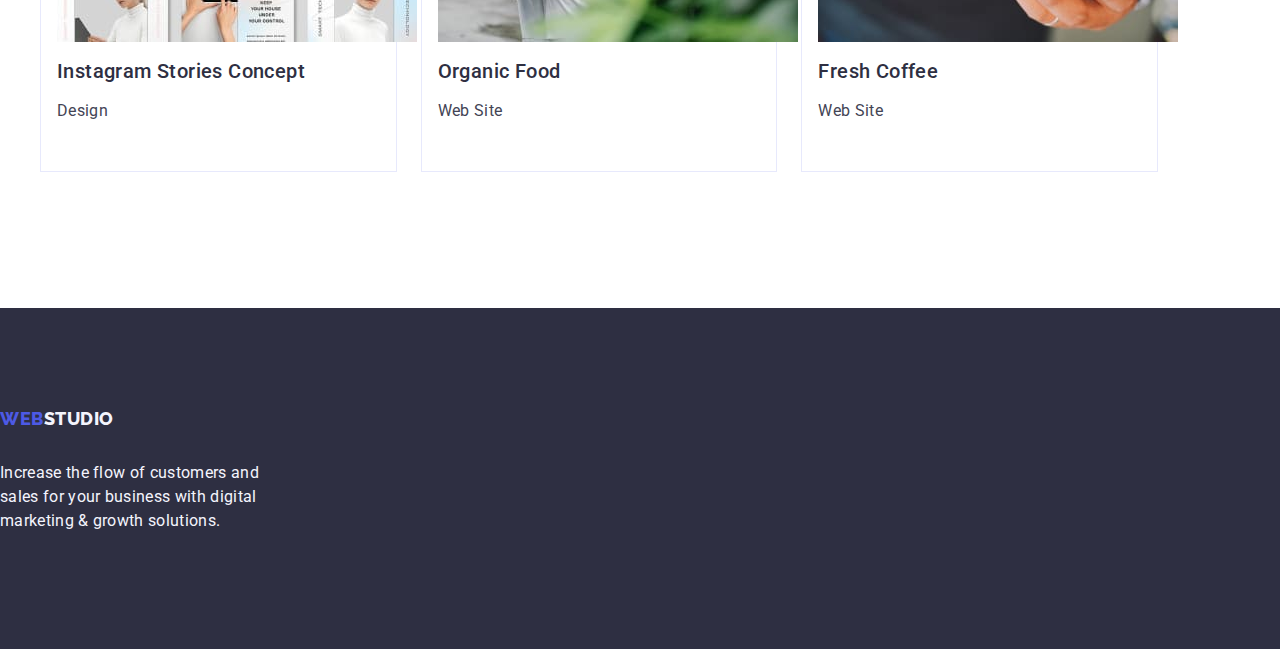
==== commit 7b32e2f0: "upd 2 section width" ====
--- a/portfolio.html
+++ b/portfolio.html
@@ -62,12 +62,12 @@
           <ul class="list prt-main">
             <li class="prt-main-item">
               <a class="link" href="">
-                <img
-                  src="./images/prtfl1.jpg"
-                  alt="Bank App Interface"
-                  width="360"
-                />
                 <div class="prt-main-links">
+                  <img
+                    src="./images/prtfl1.jpg"
+                    alt="Bank App Interface"
+                    width="360"
+                  />
                   <h2 class="prt-main-title link">
                     Banking App Interface Concept
                   </h2>
@@ -77,12 +77,12 @@
             </li>
             <li class="prt-main-item">
               <a class="link" href="">
-                <img
-                  src="./images/prtfl2.jpg"
-                  alt="Cashless Payment"
-                  width="360"
-                />
                 <div class="prt-main-links">
+                  <img
+                    src="./images/prtfl2.jpg"
+                    alt="Cashless Payment"
+                    width="360"
+                  />
                   <h2 class="prt-main-title link">Cashless Payment</h2>
                   <p class="container-description link">Marketing</p>
                 </div>
@@ -90,12 +90,12 @@
             </li>
             <li class="prt-main-item">
               <a class="link" href="">
-                <img
-                  src="./images/prtfl3.jpg"
-                  alt="Meditation App"
-                  width="360"
-                />
                 <div class="prt-main-links">
+                  <img
+                    src="./images/prtfl3.jpg"
+                    alt="Meditation App"
+                    width="360"
+                  />
                   <h2 class="prt-main-title link">Meditation App</h2>
                   <p class="container-description link">App</p>
                 </div>
@@ -103,8 +103,8 @@
             </li>
             <li class="prt-main-item">
               <a class="link" href="">
-                <img src="./images/prtfl4.jpg" alt="Driver" width="360" />
                 <div class="prt-main-links">
+                  <img src="./images/prtfl4.jpg" alt="Driver" width="360" />
                   <h2 class="prt-main-title link">Taxi Service</h2>
                   <p class="container-description link">Marketing</p>
                 </div>
@@ -112,8 +112,8 @@
             </li>
             <li class="prt-main-item">
               <a class="link" href="">
-                <img src="./images/prtfl5.jpg" alt="screens" width="360" />
                 <div class="prt-main-links">
+                  <img src="./images/prtfl5.jpg" alt="screens" width="360" />
                   <h2 class="prt-main-title link">Screen Illustrations</h2>
                   <p class="container-description link">Design</p>
                 </div>
@@ -121,8 +121,12 @@
             </li>
             <li class="prt-main-item">
               <a class="link" href="">
-                <img src="./images/prtfl6.jpg" alt="Smiles Woman" width="360" />
                 <div class="prt-main-links">
+                  <img
+                    src="./images/prtfl6.jpg"
+                    alt="Smiles Woman"
+                    width="360"
+                  />
                   <h2 class="prt-main-title link">Online Courses</h2>
                   <p class="container-description link">Marketing</p>
                 </div>
@@ -130,17 +134,21 @@
             </li>
             <li class="prt-main-item">
               <a class="link" href="">
-                <img src="./images/prtfl7.jpg" alt="Stories" width="360" />
-                <h2 class="prt-main-title link">Instagram Stories Concept</h2>
                 <div class="prt-main-links">
+                  <img src="./images/prtfl7.jpg" alt="Stories" width="360" />
+                  <h2 class="prt-main-title link">Instagram Stories Concept</h2>
                   <p class="container-description link">Design</p>
                 </div>
               </a>
             </li>
             <li class="prt-main-item">
               <a class="link" href="">
-                <img src="./images/prtfl8.jpg" alt="Organic Food" width="360" />
                 <div class="prt-main-links">
+                  <img
+                    src="./images/prtfl8.jpg"
+                    alt="Organic Food"
+                    width="360"
+                  />
                   <h2 class="prt-main-title link">Organic Food</h2>
                   <p class="container-description link">Web Site</p>
                 </div>
@@ -148,8 +156,12 @@
             </li>
             <li class="prt-main-item">
               <a class="link" href="">
-                <img src="./images/prtfl9.jpg" alt="Fresh Coffee" width="360" />
                 <div class="prt-main-links">
+                  <img
+                    src="./images/prtfl9.jpg"
+                    alt="Fresh Coffee"
+                    width="360"
+                  />
                   <h2 class="prt-main-title link">Fresh Coffee</h2>
                   <p class="container-description link">Web Site</p>
                 </div>
--- a/css/styles.css
+++ b/css/styles.css
@@ -179,7 +179,7 @@
     gap: 24px;
 }
 .list-benefits-item {
-    flex-basis: calc((100% - 3 * 16px) / 3);
+    width: calc((100% - 48px) / 3);
 }
 .our-team {
     background-color: #F4F4FD;
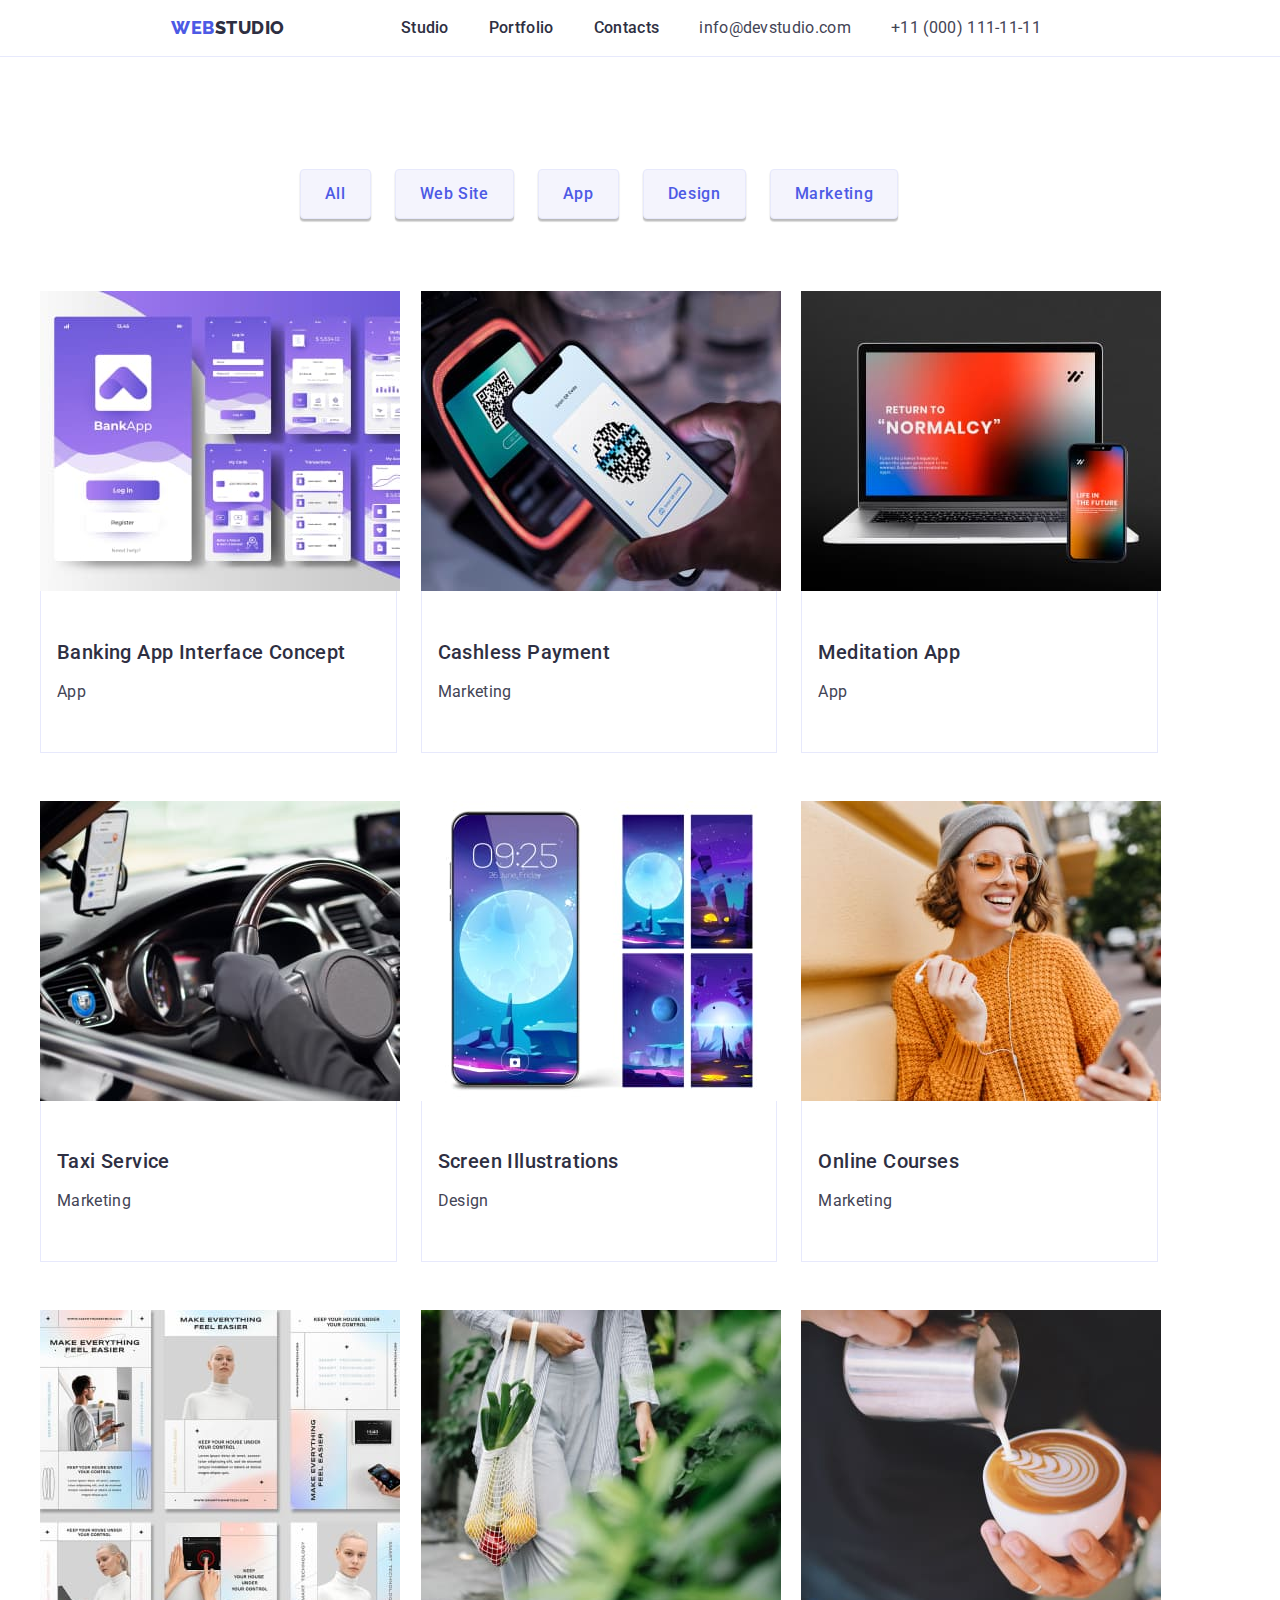
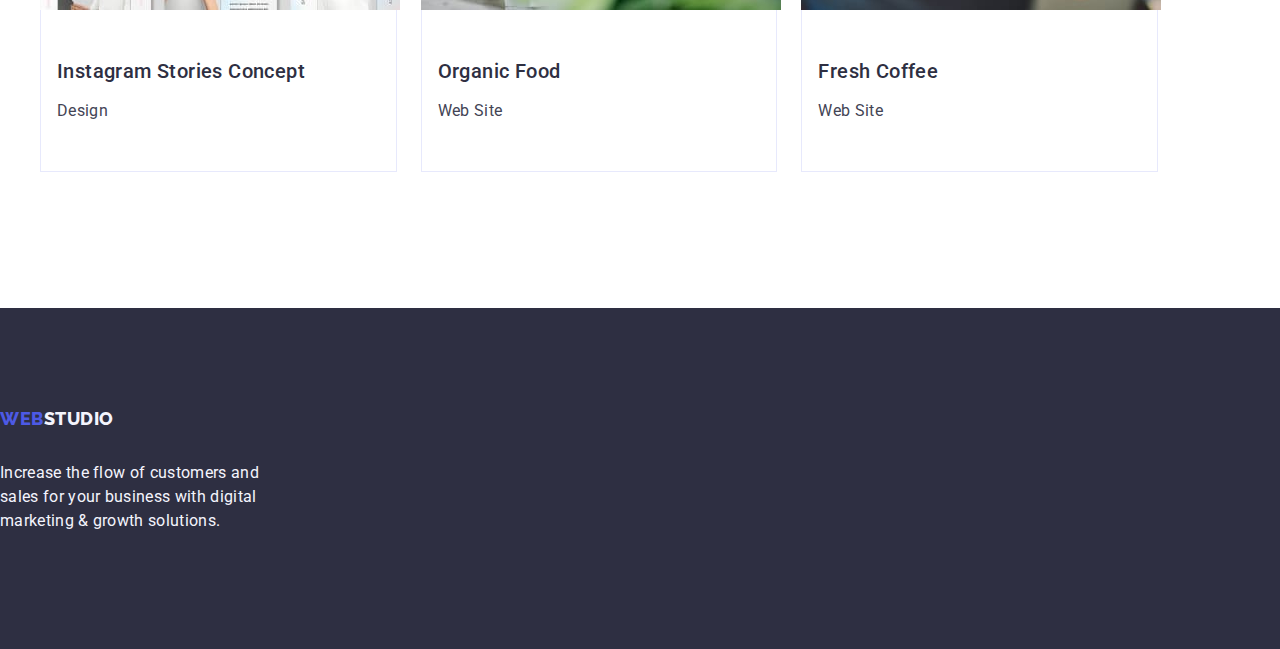
==== commit bdceb983: "upd" ====
--- a/portfolio.html
+++ b/portfolio.html
@@ -62,12 +62,12 @@
           <ul class="list prt-main">
             <li class="prt-main-item">
               <a class="link" href="">
+                <img
+                  src="./images/prtfl1.jpg"
+                  alt="Bank App Interface"
+                  width="360"
+                />
                 <div class="prt-main-links">
-                  <img
-                    src="./images/prtfl1.jpg"
-                    alt="Bank App Interface"
-                    width="360"
-                  />
                   <h2 class="prt-main-title link">
                     Banking App Interface Concept
                   </h2>
@@ -77,12 +77,12 @@
             </li>
             <li class="prt-main-item">
               <a class="link" href="">
+                <img
+                  src="./images/prtfl2.jpg"
+                  alt="Cashless Payment"
+                  width="360"
+                />
                 <div class="prt-main-links">
-                  <img
-                    src="./images/prtfl2.jpg"
-                    alt="Cashless Payment"
-                    width="360"
-                  />
                   <h2 class="prt-main-title link">Cashless Payment</h2>
                   <p class="container-description link">Marketing</p>
                 </div>
@@ -90,12 +90,12 @@
             </li>
             <li class="prt-main-item">
               <a class="link" href="">
+                <img
+                  src="./images/prtfl3.jpg"
+                  alt="Meditation App"
+                  width="360"
+                />
                 <div class="prt-main-links">
-                  <img
-                    src="./images/prtfl3.jpg"
-                    alt="Meditation App"
-                    width="360"
-                  />
                   <h2 class="prt-main-title link">Meditation App</h2>
                   <p class="container-description link">App</p>
                 </div>
@@ -103,8 +103,8 @@
             </li>
             <li class="prt-main-item">
               <a class="link" href="">
+                <img src="./images/prtfl4.jpg" alt="Driver" width="360" />
                 <div class="prt-main-links">
-                  <img src="./images/prtfl4.jpg" alt="Driver" width="360" />
                   <h2 class="prt-main-title link">Taxi Service</h2>
                   <p class="container-description link">Marketing</p>
                 </div>
@@ -112,8 +112,8 @@
             </li>
             <li class="prt-main-item">
               <a class="link" href="">
+                <img src="./images/prtfl5.jpg" alt="screens" width="360" />
                 <div class="prt-main-links">
-                  <img src="./images/prtfl5.jpg" alt="screens" width="360" />
                   <h2 class="prt-main-title link">Screen Illustrations</h2>
                   <p class="container-description link">Design</p>
                 </div>
@@ -121,12 +121,8 @@
             </li>
             <li class="prt-main-item">
               <a class="link" href="">
+                <img src="./images/prtfl6.jpg" alt="Smiles Woman" width="360" />
                 <div class="prt-main-links">
-                  <img
-                    src="./images/prtfl6.jpg"
-                    alt="Smiles Woman"
-                    width="360"
-                  />
                   <h2 class="prt-main-title link">Online Courses</h2>
                   <p class="container-description link">Marketing</p>
                 </div>
@@ -134,8 +130,8 @@
             </li>
             <li class="prt-main-item">
               <a class="link" href="">
+                <img src="./images/prtfl7.jpg" alt="Stories" width="360" />
                 <div class="prt-main-links">
-                  <img src="./images/prtfl7.jpg" alt="Stories" width="360" />
                   <h2 class="prt-main-title link">Instagram Stories Concept</h2>
                   <p class="container-description link">Design</p>
                 </div>
@@ -143,12 +139,8 @@
             </li>
             <li class="prt-main-item">
               <a class="link" href="">
+                <img src="./images/prtfl8.jpg" alt="Organic Food" width="360" />
                 <div class="prt-main-links">
-                  <img
-                    src="./images/prtfl8.jpg"
-                    alt="Organic Food"
-                    width="360"
-                  />
                   <h2 class="prt-main-title link">Organic Food</h2>
                   <p class="container-description link">Web Site</p>
                 </div>
@@ -156,12 +148,8 @@
             </li>
             <li class="prt-main-item">
               <a class="link" href="">
+                <img src="./images/prtfl9.jpg" alt="Fresh Coffee" width="360" />
                 <div class="prt-main-links">
-                  <img
-                    src="./images/prtfl9.jpg"
-                    alt="Fresh Coffee"
-                    width="360"
-                  />
                   <h2 class="prt-main-title link">Fresh Coffee</h2>
                   <p class="container-description link">Web Site</p>
                 </div>
--- a/css/styles.css
+++ b/css/styles.css
@@ -152,7 +152,7 @@
     gap: 24px;
 }
 .list-about-item {
-    flex-basis: calc((100% - 72px) / 4);
+    width: calc((100% - 72px) / 4);
 }
 .about-description {
     font-weight: 400;
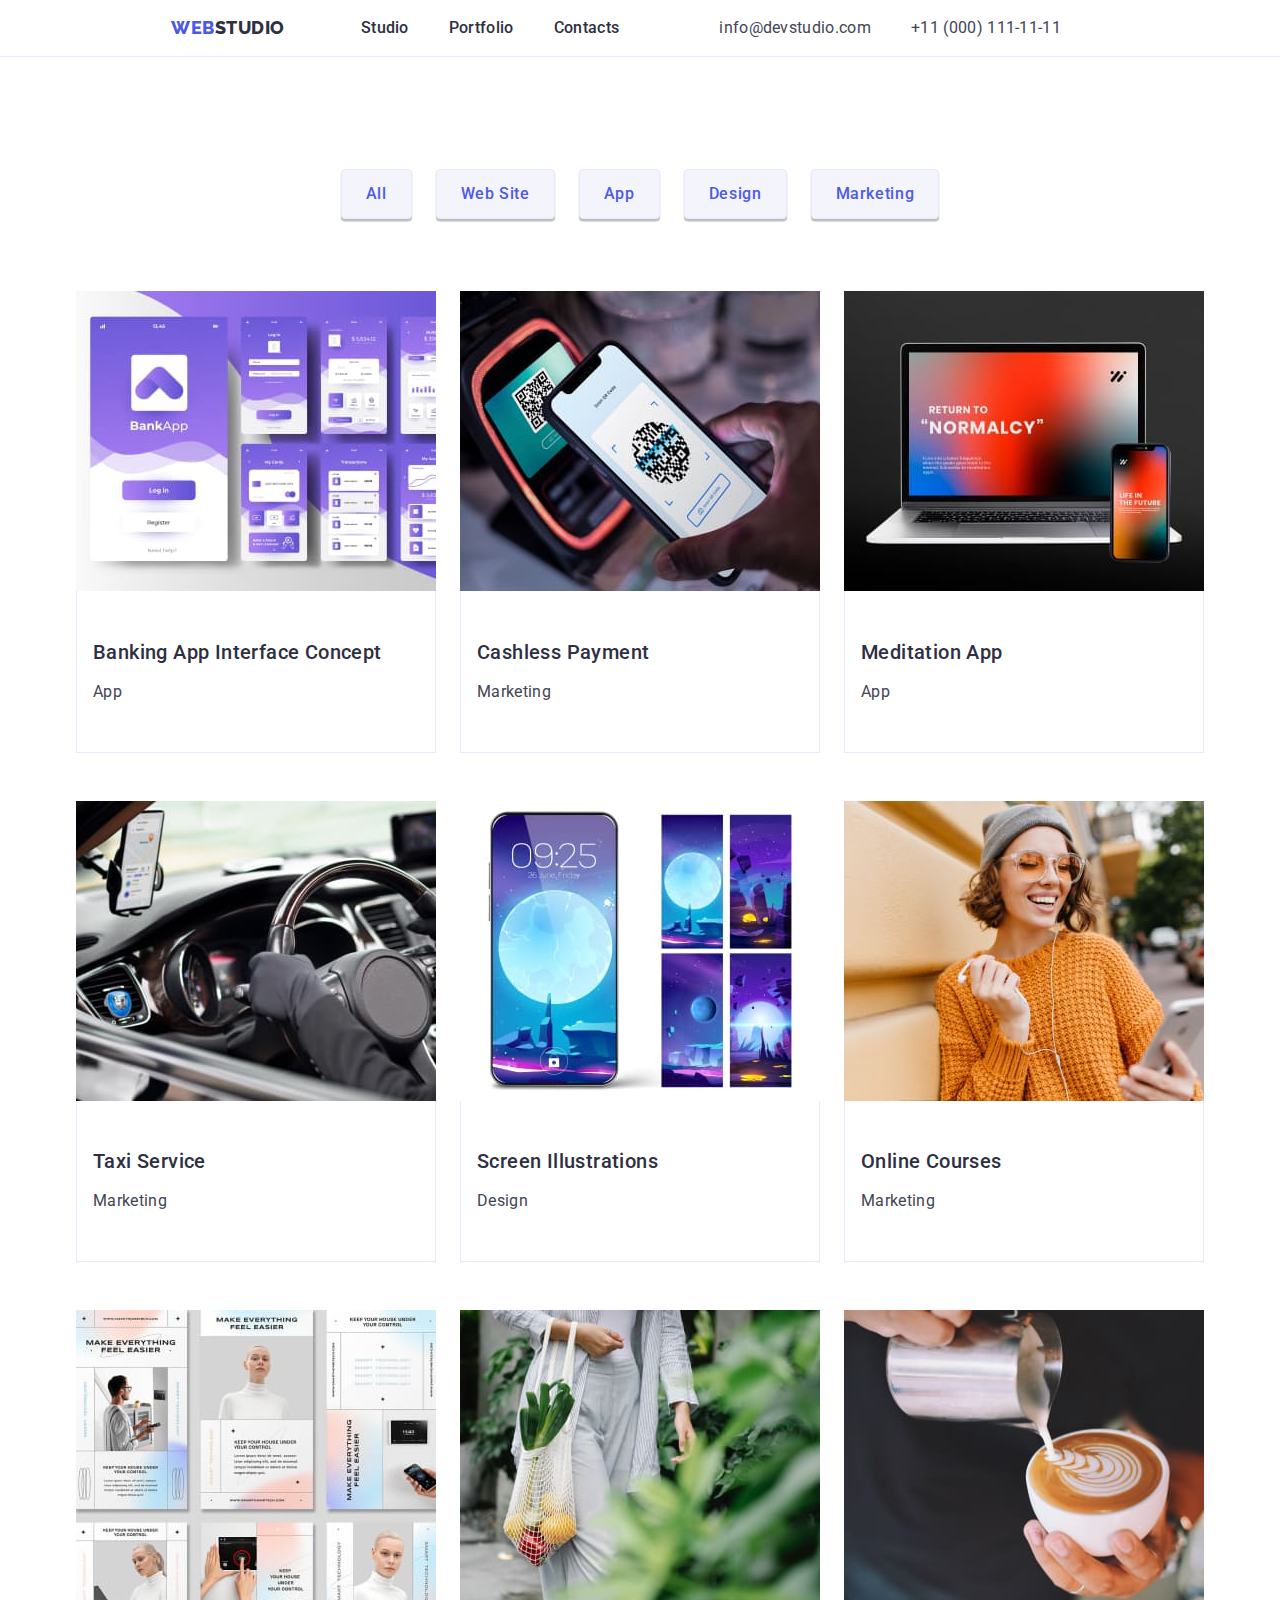
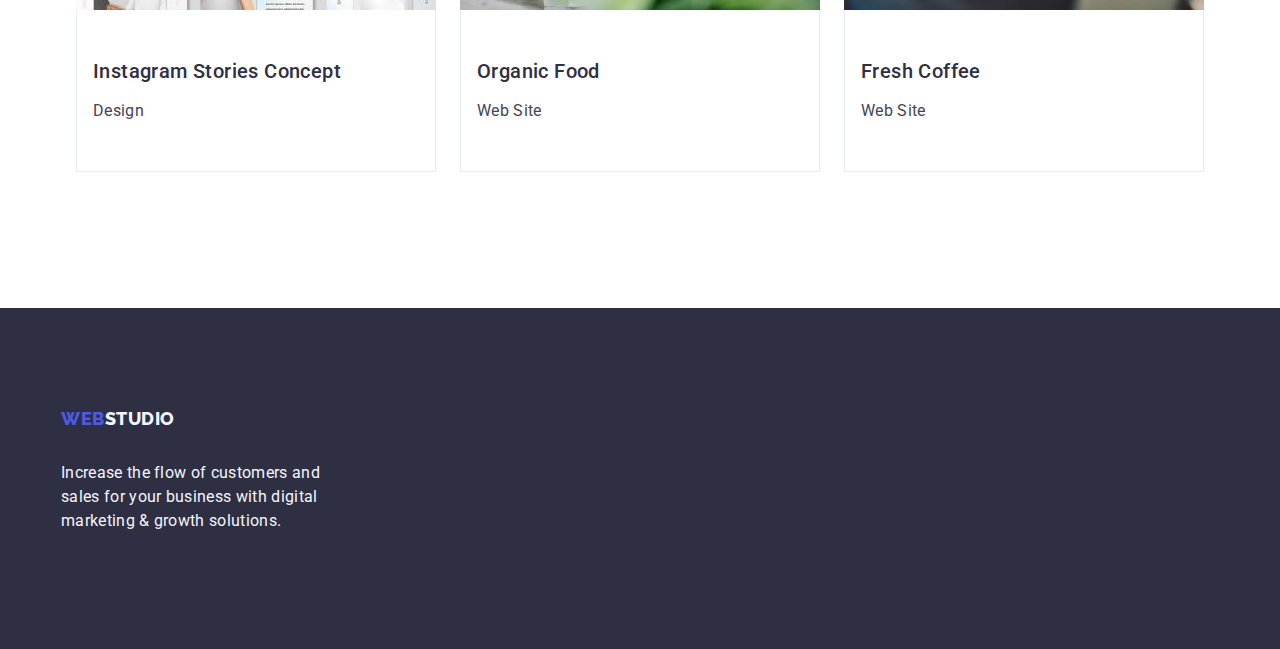
==== commit e66f32bf: "upd" ====
--- a/portfolio.html
+++ b/portfolio.html
@@ -50,7 +50,7 @@
     </header>
     <main>
       <section class="portfolio">
-        <div class="container">
+        <div class="container portfolio-container">
           <h1 class="visually-hidden">Our Portfolio</h1>
           <ul class="list prt-nav-list">
             <li><button class="nav-btn" type="button">All</button></li>
--- a/css/styles.css
+++ b/css/styles.css
@@ -18,8 +18,12 @@
     clip: rect(0 0 0 0);
     overflow: hidden;
 }
+ul {
+    padding-left: 0;
+}
 .container {
     width:1158px;
+    margin: 0 auto;
 }
 .header-container {
     display: flex;
@@ -41,7 +45,7 @@
     line-height: 24px;
     letter-spacing: 0.02em;
     color: #2E2F42;
-    list-style-type: none;
+    list-style: none;
 } 
 .logo-part {
     color: #2E2F42;
@@ -72,6 +76,7 @@
 }
 .main-address {
     font-style: normal;
+    margin-left: 100px;
 }
 .header-logo {
     margin-right: 76px;
@@ -84,9 +89,6 @@
     font-style: normal;
     display: flex;
     gap: 40px;
-}
-.header-contact:last-child {
-    margin-right: 0;
 }
 .contact-link {
     font-weight: 400;
@@ -201,7 +203,7 @@
 }
 .our-team-item {
     background-color: #FFFFFF;
-    flex-basis: calc((100% - 72px) / 4);
+    width: calc((100% - 72px) / 4);
     border-radius: 0px 0px 4px 4px;
 }
 img {
@@ -287,6 +289,9 @@
     padding-top: 96px;
     padding-bottom: 120px;
 }
+.portfolio-container{
+    padding: 0 15px;
+}
 .prt-nav-list {
     display: flex;
     justify-content: center;
@@ -300,7 +305,7 @@
     row-gap: 48px;
 }
 .prt-main-item {
-    width: calc((100% - 48px)/3);
+    width: calc((100% - 48px) / 3);
 }
 .prt-main-links {
     padding: 32px 16px;
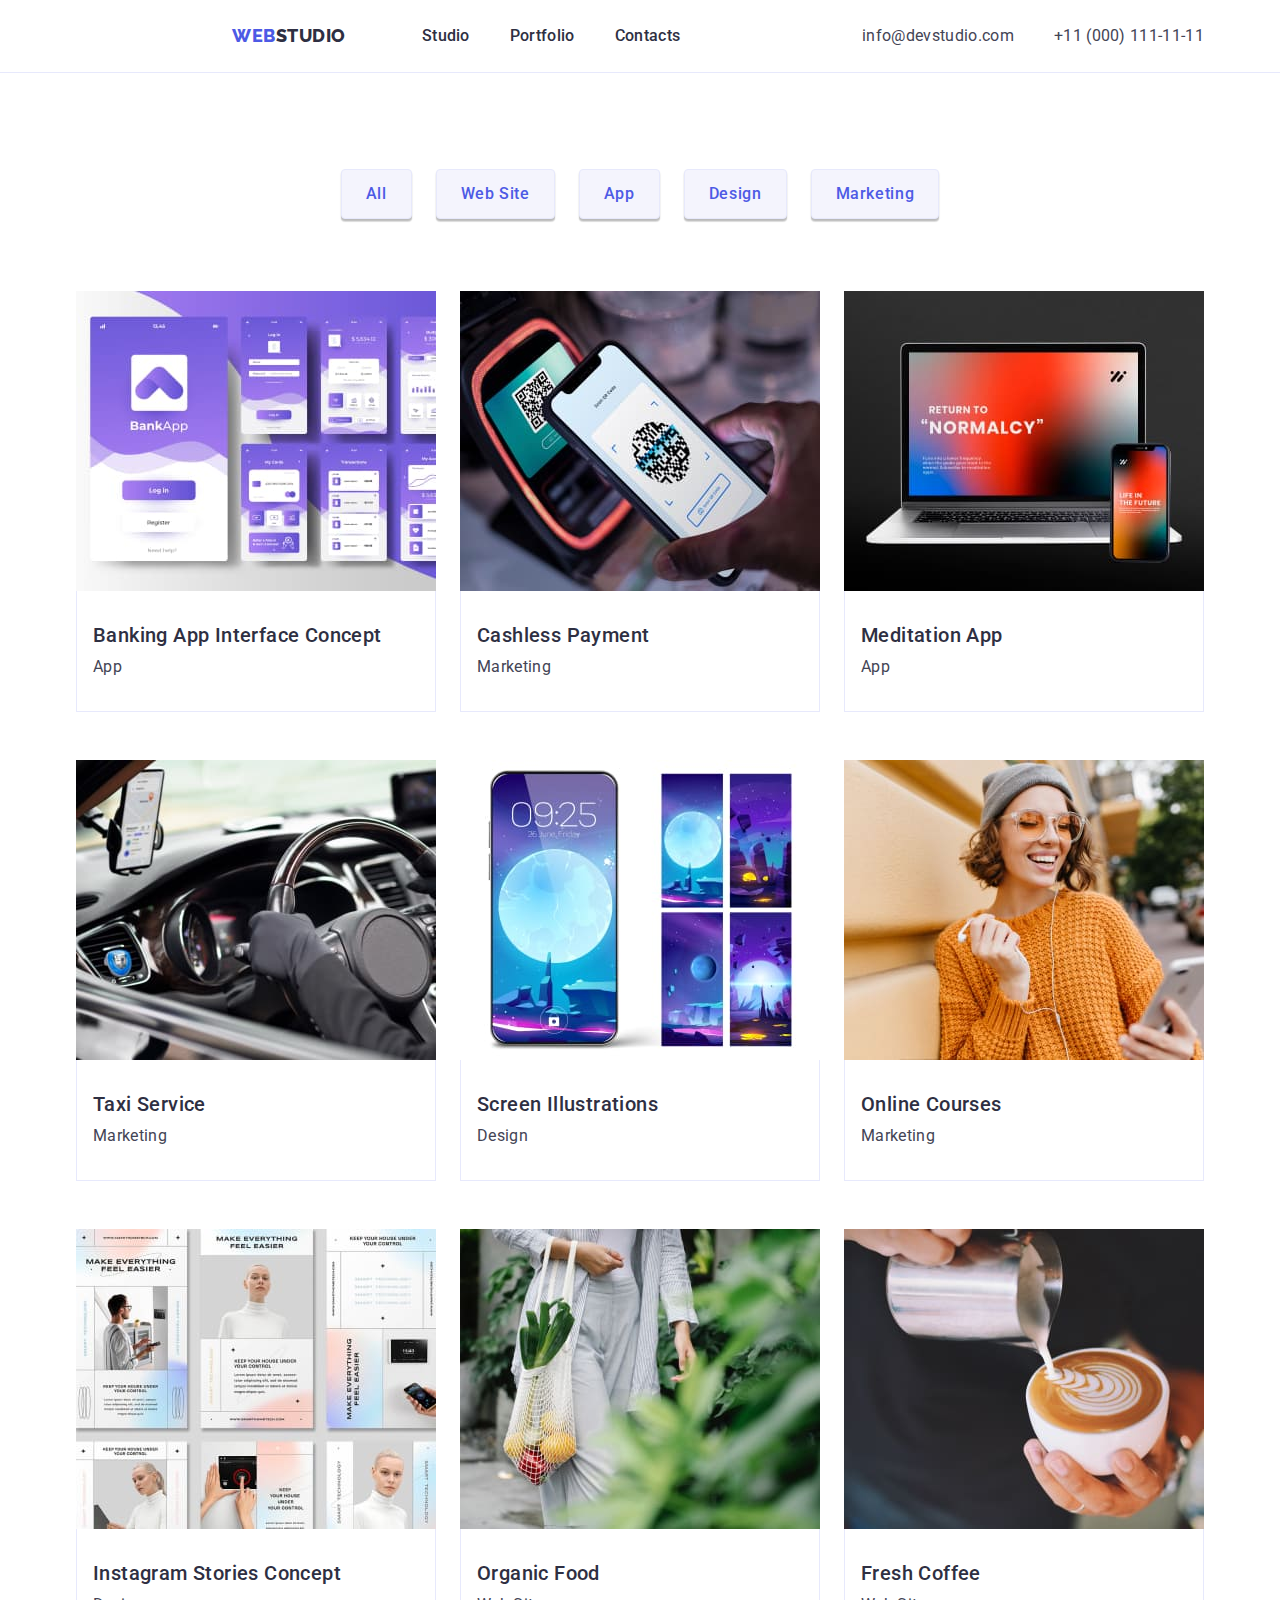
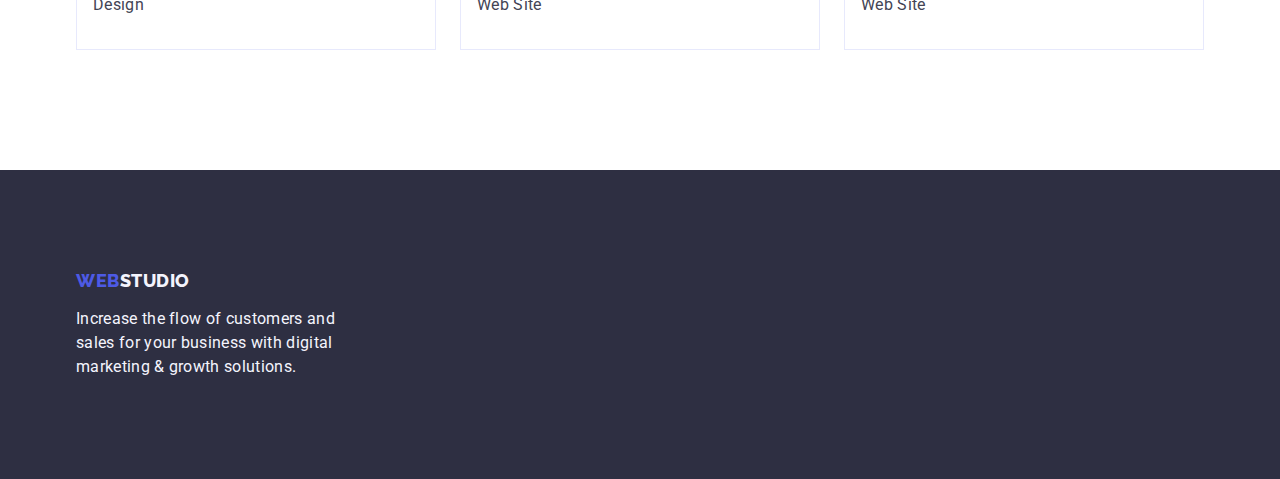
==== commit f89130fe: "fix" ====
--- a/portfolio.html
+++ b/portfolio.html
@@ -18,7 +18,7 @@
     />
   </head>
   <body>
-    <header class="top">
+    <header class="header">
       <div class="header-container container">
         <nav class="header-link">
           <a class="header-logo logo link" href="./index.html"
--- a/css/styles.css
+++ b/css/styles.css
@@ -1,3 +1,28 @@
+/*RESET*/
+
+*,
+::before,
+::after {
+    box-sizing: border-box;
+}
+ul,
+ol {
+    margin: 0;
+    padding: 0;
+}
+h1,
+h2,
+h3,
+h4,
+h5,
+h6 {
+    margin: 0;
+}
+p {
+    margin: 0;
+    padding: 0;
+}
+
 body {
     color: #434455;
     font-family: 'Roboto', sans-serif;
@@ -18,26 +43,26 @@
     clip: rect(0 0 0 0);
     overflow: hidden;
 }
-ul {
-    padding-left: 0;
-}
 .container {
     width:1158px;
     margin: 0 auto;
+    padding: 0 15px;
 }
 .header-container {
     display: flex;
     margin: 0 auto;
     padding: 0 15px;
 }
-.top {
+.header {
     display:flex;
-    padding-left: 156px;
-    border-bottom: 1px solid #e7e9fc
+    border-bottom: 1px solid #e7e9fc;
+    padding:24px 0;
 }
 .header-link {
     display: flex;
     align-items: center;
+    margin-left: 156px;
+    margin-right: auto;
 }
 .list {
     font-weight: 500;
@@ -65,7 +90,6 @@
     line-height: 1.5;
     letter-spacing: 0.02em;
     color: #2E2F42;
-    padding: 24px 0;
 }
 .list-link:hover,
 :focus {
@@ -76,7 +100,6 @@
 }
 .main-address {
     font-style: normal;
-    margin-left: 100px;
 }
 .header-logo {
     margin-right: 76px;
